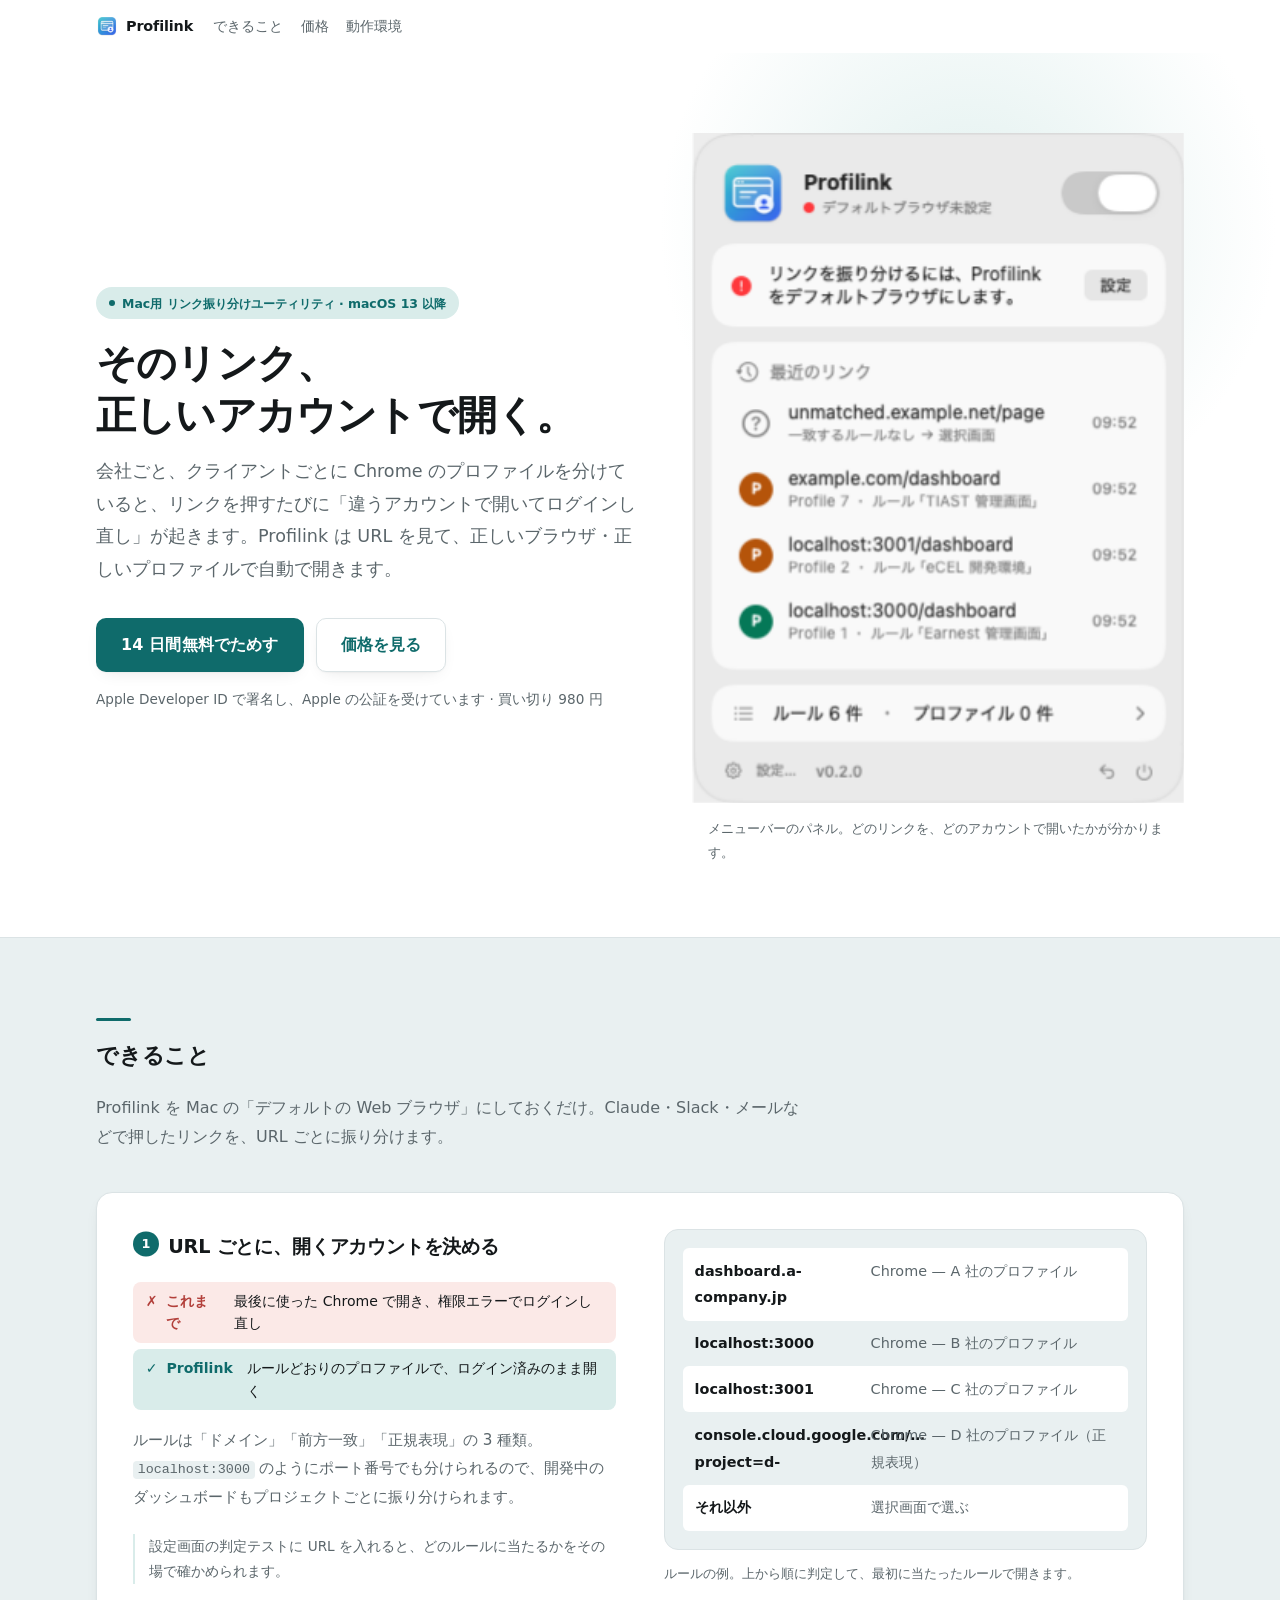
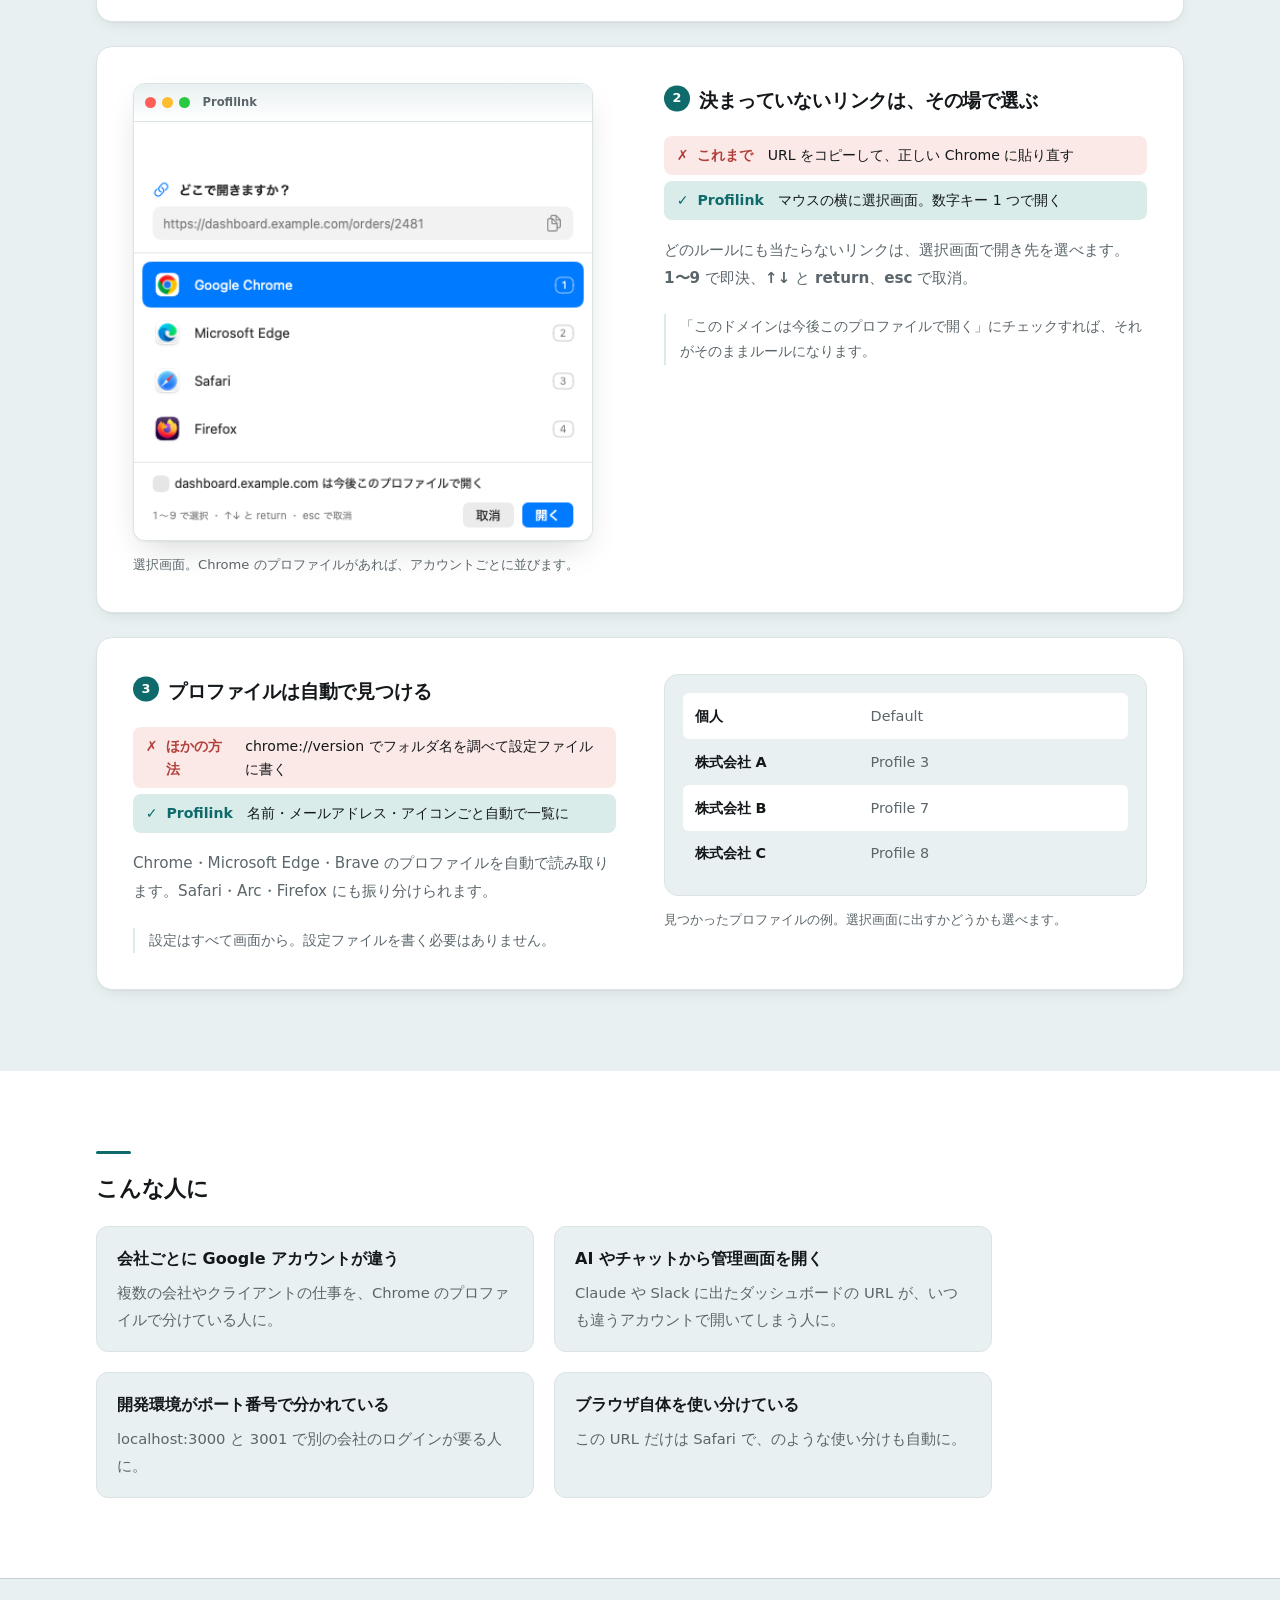
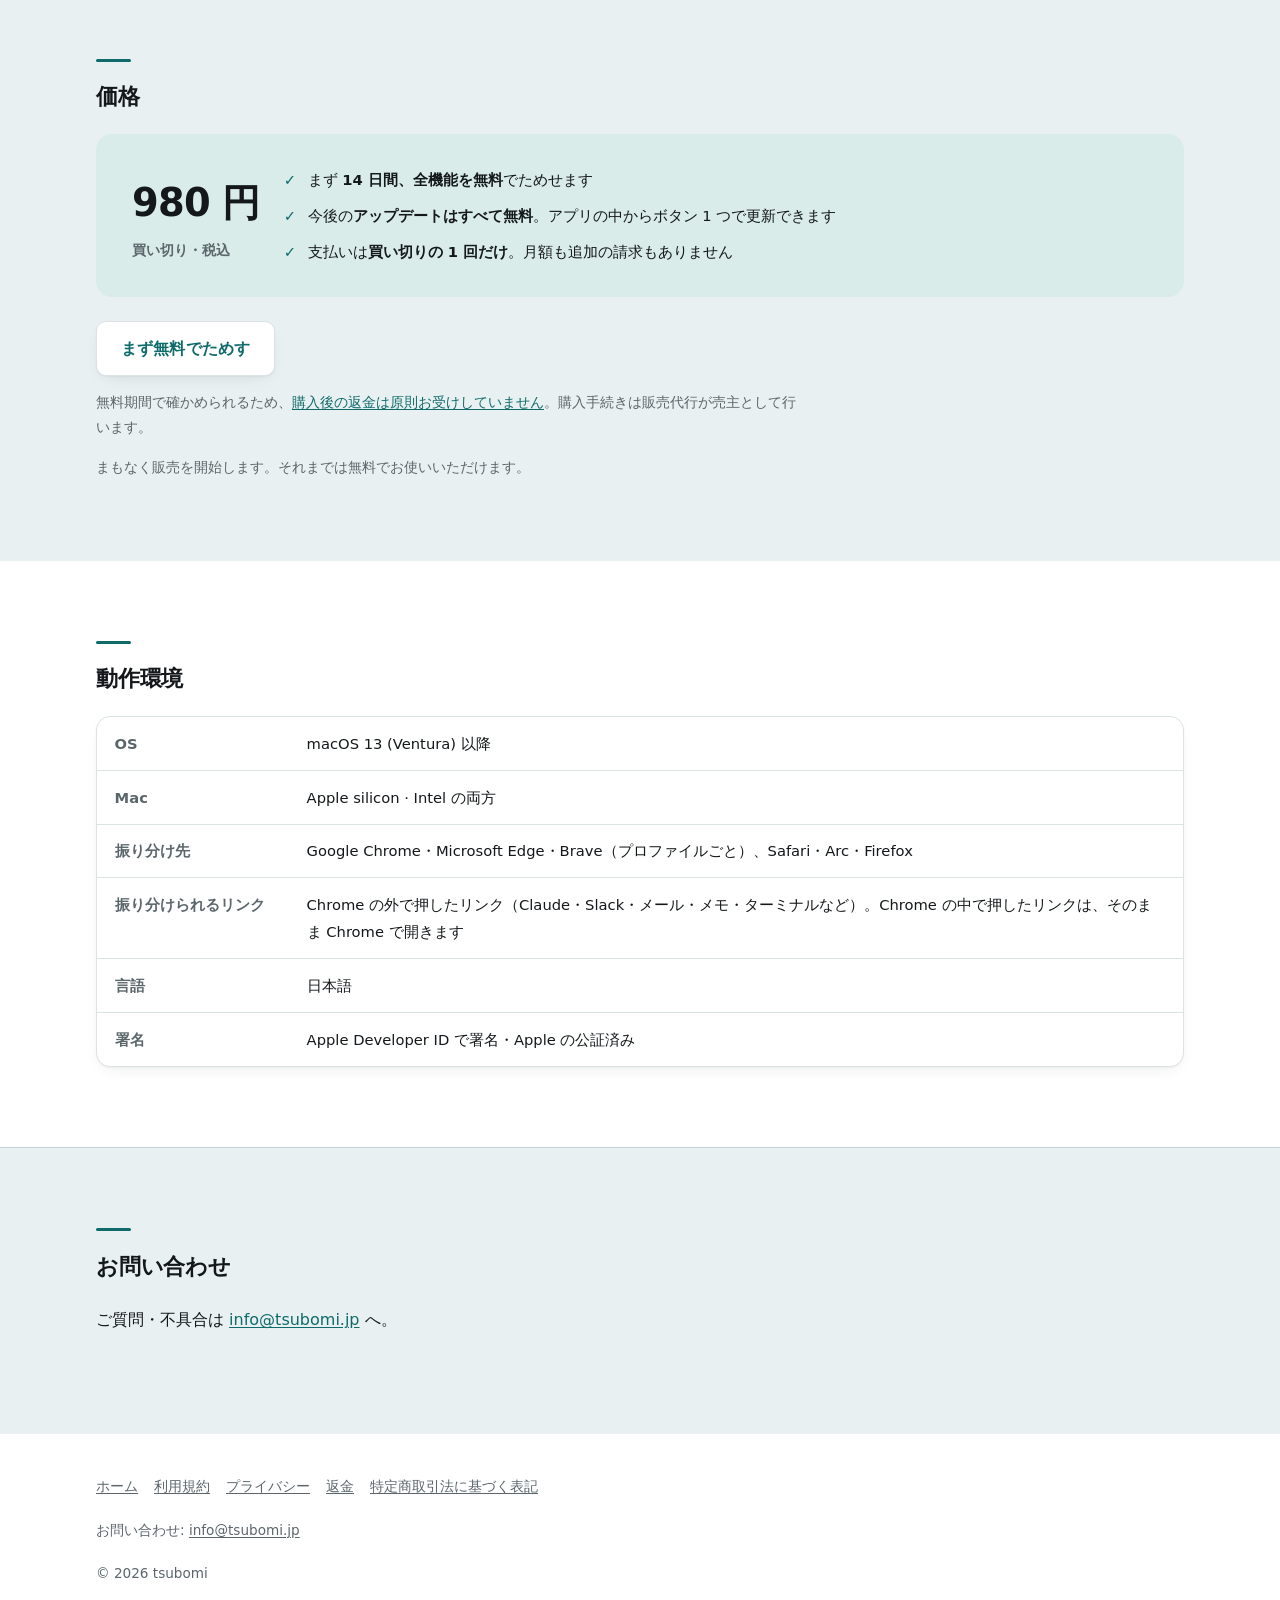
==== docs/index.html @ a6640492 "サイトを更新する" ====
<!DOCTYPE html>
<html lang="ja">
<head>
<meta charset="utf-8">
<meta name="viewport" content="width=device-width, initial-scale=1">
<title>Profilink &mdash; Mac用 リンク振り分けユーティリティ</title>
<meta name="description" content="リンクを押すと、URL に合わせて正しいブラウザ・正しいアカウント（Chrome プロファイル）で自動で開く Mac 用のリンク振り分けユーティリティ。会社やクライアントごとにアカウントを使い分ける人のために。">
<meta property="og:type" content="website">
<meta property="og:url" content="https://profilink.tsubomi.jp/">
<meta property="og:title" content="Profilink — Mac用 リンク振り分けユーティリティ">
<meta property="og:description" content="リンクを押すと、URL に合わせて正しいブラウザ・正しいアカウントで自動で開きます。">
<meta property="og:image" content="https://profilink.tsubomi.jp/appicon.png">
<meta property="og:locale" content="ja_JP">
<meta name="twitter:card" content="summary">
<link rel="stylesheet" href="style.css">
<link rel="icon" href="appicon.png">
</head>
<body>
<header class="top"><div class="wrap">
  <a class="brand" href="index.html"><img src="appicon.png" alt="" width="22" height="22">Profilink</a>
  <nav class="links"><a href="#features">できること</a><a href="#price">価格</a><a href="#specs">動作環境</a></nav>
</div></header>

<div class="hero"><div class="wrap">
  <div>
    <p class="eyebrow"><i></i>Mac用 リンク振り分けユーティリティ &middot; macOS 13 以降</p>
    <h1>そのリンク、<br>正しいアカウントで開く。</h1>
    <p class="tagline">会社ごと、クライアントごとに Chrome のプロファイルを分けていると、リンクを押すたびに「違うアカウントで開いてログインし直し」が起きます。Profilink は URL を見て、正しいブラウザ・正しいプロファイルで自動で開きます。</p>
    <div class="cta">
      <a class="button" href="https://github.com/tsubomi-works/profilink-releases/releases/latest">14 日間無料でためす</a>
      <a class="button ghost" href="#price">価格を見る</a>
    </div>
    <p class="note">Apple Developer ID で署名し、Apple の公証を受けています &middot; 買い切り 980 円</p>
  </div>
  <figure class="shot-figure">
    <img class="shot" src="panel.png" alt="Profilink のメニューバーのパネル。最近開いたリンクと、どのプロファイルで開いたかが並んでいる" width="320" height="436">
    <figcaption>メニューバーのパネル。どのリンクを、どのアカウントで開いたかが分かります。</figcaption>
  </figure>
</div></div>

<section id="features"><div class="wrap">
  <h2>できること</h2>
  <p class="lede">Profilink を Mac の「デフォルトの Web ブラウザ」にしておくだけ。Claude・Slack・メールなどで押したリンクを、URL ごとに振り分けます。</p>

  <div class="showcase reveal">
    <div class="showcase-text">
      <h3><span class="num">1</span>URL ごとに、開くアカウントを決める</h3>
      <div class="ba">
        <div class="before"><b>これまで</b>最後に使った Chrome で開き、権限エラーでログインし直し</div>
        <div class="after"><b>Profilink</b>ルールどおりのプロファイルで、ログイン済みのまま開く</div>
      </div>
      <p>ルールは「ドメイン」「前方一致」「正規表現」の 3 種類。<code>localhost:3000</code> のようにポート番号でも分けられるので、開発中のダッシュボードもプロジェクトごとに振り分けられます。</p>
      <p class="step">設定画面の判定テストに URL を入れると、どのルールに当たるかをその場で確かめられます。</p>
    </div>
    <figure class="fig">
      <div class="stage"><div class="gestures">
        <div><b>dashboard.a-company.jp</b><span>Chrome — A 社のプロファイル</span></div>
        <div><b>localhost:3000</b><span>Chrome — B 社のプロファイル</span></div>
        <div><b>localhost:3001</b><span>Chrome — C 社のプロファイル</span></div>
        <div><b>console.cloud.google.com/…project=d-</b><span>Chrome — D 社のプロファイル（正規表現）</span></div>
        <div><b>それ以外</b><span>選択画面で選ぶ</span></div>
      </div></div>
      <figcaption>ルールの例。上から順に判定して、最初に当たったルールで開きます。</figcaption>
    </figure>
  </div>

  <div class="showcase flip reveal">
    <div class="showcase-text">
      <h3><span class="num">2</span>決まっていないリンクは、その場で選ぶ</h3>
      <div class="ba">
        <div class="before"><b>これまで</b>URL をコピーして、正しい Chrome に貼り直す</div>
        <div class="after"><b>Profilink</b>マウスの横に選択画面。数字キー 1 つで開く</div>
      </div>
      <p>どのルールにも当たらないリンクは、選択画面で開き先を選べます。<b>1〜9</b> で即決、<b>↑↓</b> と <b>return</b>、<b>esc</b> で取消。</p>
      <p class="step">「このドメインは今後このプロファイルで開く」にチェックすれば、それがそのままルールになります。</p>
    </div>
    <figure class="fig">
      <div class="macwin">
        <div class="macwin-bar"><i></i><i></i><i></i><span>Profilink</span></div>
        <img class="shot" src="chooser.png" alt="選択画面。開く URL と、Google Chrome・Microsoft Edge・Safari・Firefox の選択肢が並んでいる" width="440" height="401">
      </div>
      <figcaption>選択画面。Chrome のプロファイルがあれば、アカウントごとに並びます。</figcaption>
    </figure>
  </div>

  <div class="showcase reveal">
    <div class="showcase-text">
      <h3><span class="num">3</span>プロファイルは自動で見つける</h3>
      <div class="ba">
        <div class="before"><b>ほかの方法</b>chrome://version でフォルダ名を調べて設定ファイルに書く</div>
        <div class="after"><b>Profilink</b>名前・メールアドレス・アイコンごと自動で一覧に</div>
      </div>
      <p>Chrome・Microsoft Edge・Brave のプロファイルを自動で読み取ります。Safari・Arc・Firefox にも振り分けられます。</p>
      <p class="step">設定はすべて画面から。設定ファイルを書く必要はありません。</p>
    </div>
    <figure class="fig">
      <div class="stage"><div class="gestures">
        <div><b>個人</b><span>Default</span></div>
        <div><b>株式会社 A</b><span>Profile 3</span></div>
        <div><b>株式会社 B</b><span>Profile 7</span></div>
        <div><b>株式会社 C</b><span>Profile 8</span></div>
      </div></div>
      <figcaption>見つかったプロファイルの例。選択画面に出すかどうかも選べます。</figcaption>
    </figure>
  </div>
</div></section>

<section><div class="wrap">
  <h2>こんな人に</h2>
  <div class="features">
    <div class="feature reveal">
      <h3>会社ごとに Google アカウントが違う</h3>
      <p>複数の会社やクライアントの仕事を、Chrome のプロファイルで分けている人に。</p>
    </div>
    <div class="feature reveal">
      <h3>AI やチャットから管理画面を開く</h3>
      <p>Claude や Slack に出たダッシュボードの URL が、いつも違うアカウントで開いてしまう人に。</p>
    </div>
    <div class="feature reveal">
      <h3>開発環境がポート番号で分かれている</h3>
      <p>localhost:3000 と 3001 で別の会社のログインが要る人に。</p>
    </div>
    <div class="feature reveal">
      <h3>ブラウザ自体を使い分けている</h3>
      <p>この URL だけは Safari で、のような使い分けも自動に。</p>
    </div>
  </div>
</div></section>

<section id="price"><div class="wrap">
  <h2>価格</h2>
  <div class="price reveal">
    <p class="amount">980 円 <small>買い切り・税込</small></p>
    <ul class="price-list">
      <li>まず <strong>14 日間、全機能を無料</strong>でためせます</li>
      <li>今後の<strong>アップデートはすべて無料</strong>。アプリの中からボタン 1 つで更新できます</li>
      <li>支払いは<strong>買い切りの 1 回だけ</strong>。月額も追加の請求もありません</li>
    </ul>
  </div>
  <div class="cta" style="margin-top:1.5rem">
    <button class="button" data-buy hidden>980 円で購入する</button>
    <a class="button ghost" href="https://github.com/tsubomi-works/profilink-releases/releases/latest">まず無料でためす</a>
  </div>
  <p class="note">無料期間で確かめられるため、<a href="refund.html">購入後の返金は原則お受けしていません</a>。購入手続きは販売代行が売主として行います。</p>
  <p class="note" data-not-yet>まもなく販売を開始します。それまでは無料でお使いいただけます。</p>
</div></section>

<section id="specs"><div class="wrap">
  <h2>動作環境</h2>
  <div class="scroller reveal"><table>
    <tr><th>OS</th><td>macOS 13 (Ventura) 以降</td></tr>
    <tr><th>Mac</th><td>Apple silicon &middot; Intel の両方</td></tr>
    <tr><th>振り分け先</th><td>Google Chrome・Microsoft Edge・Brave（プロファイルごと）、Safari・Arc・Firefox</td></tr>
    <tr><th>振り分けられるリンク</th><td>Chrome の外で押したリンク（Claude・Slack・メール・メモ・ターミナルなど）。Chrome の中で押したリンクは、そのまま Chrome で開きます</td></tr>
    <tr><th>言語</th><td>日本語</td></tr>
    <tr><th>署名</th><td>Apple Developer ID で署名・Apple の公証済み</td></tr>
  </table></div>
</div></section>

<section><div class="wrap">
  <h2>お問い合わせ</h2>
  <p>ご質問・不具合は <a href="mailto:info@tsubomi.jp">info@tsubomi.jp</a> へ。</p>
</div></section>

<footer><div class="wrap">
  <nav><a href="index.html">ホーム</a><a href="terms.html">利用規約</a><a href="privacy.html">プライバシー</a><a href="refund.html">返金</a><a href="tokushoho.html">特定商取引法に基づく表記</a></nav>
  <p>お問い合わせ: <a href="mailto:info@tsubomi.jp">info@tsubomi.jp</a></p>
  <p>&copy; 2026 tsubomi</p>
</div></footer>
<script src="https://cdn.paddle.com/paddle/v2/paddle.js"></script>
<script src="buy.js"></script>
<script src="motion.js" defer></script>
</body>
</html>
---- docs/style.css ----
/* One stylesheet for every page and every language. */
:root {
  --ground: #ffffff;
  /* The band behind every other section. Biased towards the accent and dark
     enough to see: at #f5f7f8 the alternating sections were indistinguishable
     from the white ones, so the page read as one unbroken sheet. */
  --panel: #e9f0f1;
  --ink: #14181a;
  --muted: #5b666b;
  --rule: #dbe3e5;
  /* For the lines that have to carry a boundary on their own — between
     sections, and around a card that sits on the same colour as its ground. */
  --rule-strong: #c3d0d3;
  --accent: #0f6b6b;
  --accent-ink: #ffffff;
  --accent-soft: #d9ecea;
  --warn: #b23f3a;
  /* The wrong half of every before-and-after. Warm against the accent, so
     the problem and the fix are two colours rather than two glyphs. */
  --warn-soft: #fbe9e7;
  --glass: rgba(255, 255, 255, .72);
  /* On a Mac this is SF for the Latin letters and Hiragino for the
     Japanese, which is what every other app on the machine looks like. */
  --sans: -apple-system, BlinkMacSystemFont, "SF Pro Text", "Hiragino Sans",
          "Hiragino Kaku Gothic ProN", "Yu Gothic", "Noto Sans JP",
          "PingFang SC", "Microsoft YaHei", system-ui, sans-serif;
  --mono: ui-monospace, "SF Mono", Menlo, monospace;
  /* Two shadows on everything that lifts: a tight one for the edge, a wide
     soft one for the distance. One alone always looks like a sticker. */
  --shadow: 0 1px 2px rgba(16, 24, 26, .05), 0 14px 34px -10px rgba(16, 24, 26, .18);
  --shadow-soft: 0 1px 2px rgba(16, 24, 26, .04), 0 6px 18px -8px rgba(16, 24, 26, .12);
  /* Two widths: the page, and the longest a line of text is allowed to be.
     A wide screen should show more of the layout, not longer lines. */
  --page: 72rem;
  --measure: 44rem;
  --header: 3.6rem;
  /* Light only: the drawings, the screenshots and the palette were all
     built for one scheme, and half-lit versions of them looked worse than
     none. Declared so the browser's own controls follow. */
  color-scheme: light;
}

* { box-sizing: border-box; }
/* `display: inline-block` on .button otherwise wins over the browser's own
   [hidden] rule, and a button meant to be hidden shows anyway. */
[hidden] { display: none !important; }
html { scroll-behavior: smooth; }
body {
  margin: 0;
  background: var(--ground);
  color: var(--ink);
  font-family: var(--sans);
  font-size: 16px;
  line-height: 1.85;
  -webkit-font-smoothing: antialiased;
}
::selection { background: var(--accent-soft); color: var(--ink); }
:focus-visible {
  outline: 2px solid var(--accent);
  outline-offset: 3px;
  border-radius: 4px;
}
.wrap { max-width: var(--page); margin: 0 auto; padding: 0 2rem; }
@media (max-width: 40rem) { .wrap { padding: 0 1.25rem; } }

/* Paragraphs and lists stay readable however wide the window is; the
   figures, cards and tables are free to use the whole page. */
section > .wrap > p,
section > .wrap > ul,
section > .wrap > ol { max-width: var(--measure); }
/* The legal pages are one column of text; centred, they sit under the
   header rather than off to one side of a wide window. */
article { max-width: var(--measure); margin: 0 auto; }

/* Header — sticky and translucent, the way a toolbar behaves on this
   machine. The hairline and shadow only appear once the page has moved,
   so at rest the bar is not a line across an empty screen. */
.top {
  position: sticky; top: 0; z-index: 10;
  padding: .8rem 0;
  font-size: .9rem;
  background: var(--glass);
  -webkit-backdrop-filter: saturate(180%) blur(20px);
  backdrop-filter: saturate(180%) blur(20px);
  border-bottom: 1px solid transparent;
  transition: border-color .2s ease, box-shadow .2s ease;
}
.top.scrolled { border-bottom-color: var(--rule); box-shadow: 0 1px 12px rgba(16, 24, 26, .06); }
@supports not (backdrop-filter: blur(1px)) { .top { background: var(--ground); } }
.top .wrap { display: flex; align-items: center; gap: 1.25rem; flex-wrap: wrap; }
.brand {
  display: flex; align-items: center; gap: .5rem;
  font-weight: 700; text-decoration: none; color: var(--ink); letter-spacing: -.01em;
}
.brand img { width: 22px; height: 22px; border-radius: 5px; display: block; }
.links { display: flex; gap: 1.1rem; }
.links a {
  color: var(--muted); text-decoration: none;
  transition: color .15s ease;
}
.links a:hover { color: var(--ink); }
@media (max-width: 46rem) { .links { display: none; } }
.langs { margin-left: auto; display: flex; gap: .75rem; }
.langs a { color: var(--muted); text-decoration: none; transition: color .15s ease; }
.langs a:hover { color: var(--ink); }
.langs a[aria-current="true"] { color: var(--ink); font-weight: 700; }

/* Anchors land below the sticky bar rather than under it. */
section[id] { scroll-margin-top: calc(var(--header) + 1rem); }

/* Hero — two columns once there is room for them, so a desktop window is
   not one narrow ribbon of text down the middle. The wash behind it is one
   soft circle of the accent, the only decoration on the page. */
.hero {
  position: relative; overflow: hidden;
  padding: 4rem 0 3.5rem; border-bottom: 1px solid var(--rule);
}
.hero::before {
  content: ""; position: absolute; z-index: -1;
  top: -30%; right: -10%; width: 55rem; height: 55rem;
  background: radial-gradient(closest-side, var(--accent-soft), transparent 70%);
  opacity: .8; pointer-events: none;
}
.hero .wrap { display: grid; gap: 2.5rem; align-items: center; }
@media (min-width: 60rem) {
  .hero { padding: 5rem 0 4.5rem; }
  .hero .wrap { grid-template-columns: minmax(0, 1.1fr) minmax(0, 1fr); gap: 3.5rem; }
}
.eyebrow {
  display: inline-flex; align-items: center; gap: .45rem;
  margin: 0 0 1.1rem; padding: .3rem .8rem;
  background: var(--accent-soft); color: var(--accent);
  border-radius: 999px; font-size: .78rem; font-weight: 600;
}
.eyebrow i {
  width: 6px; height: 6px; border-radius: 50%; background: currentColor;
  animation: blink 2.4s ease-in-out infinite;
}
h1 {
  font-size: 2.25rem; line-height: 1.3; margin: 0 0 .9rem;
  font-weight: 700; letter-spacing: -.02em;
  text-wrap: balance;
  /* Japanese and Chinese break between any two characters. Left alone, a
     heading splits a word in half at exactly the wrong width. */
  line-break: strict; overflow-wrap: normal;
}
@media (min-width: 60rem) { h1 { font-size: 2.5rem; } }
.tagline { font-size: 1.1rem; color: var(--muted); margin: 0 0 2rem; max-width: 34rem; }
.cta { display: flex; gap: .75rem; flex-wrap: wrap; align-items: center; }
.button {
  display: inline-block; padding: .72rem 1.5rem; border-radius: 10px;
  background: var(--accent); color: var(--accent-ink);
  text-decoration: none; font-weight: 600; letter-spacing: .01em;
  border: 1px solid transparent; box-shadow: var(--shadow-soft);
  transition: transform .12s ease, box-shadow .12s ease, border-color .12s ease;
}
.button:hover { transform: translateY(-1px); box-shadow: var(--shadow); }
.button:active { transform: translateY(0); box-shadow: none; }
.button.ghost {
  background: var(--ground); color: var(--accent);
  border-color: var(--rule); box-shadow: var(--shadow-soft);
}
.button.ghost:hover { border-color: var(--accent); }
.note { color: var(--muted); font-size: .85rem; margin: .9rem 0 0; max-width: var(--measure); }

/* The screenshots are framed as windows — three lights and a title bar — so
   a picture of one pane reads as the app rather than as a cropped rectangle.
   Held to 460px: the captures are 590px wide and no more, and shown any
   larger a Retina screen stretches them and they go soft. */
.macwin {
  max-width: 460px; border-radius: 12px; overflow: hidden;
  background: var(--ground); border: 1px solid var(--rule);
  box-shadow: var(--shadow);
  transition: transform .3s ease, box-shadow .3s ease;
}
.macwin:hover { transform: translateY(-2px); }
.macwin-bar {
  display: flex; align-items: center; gap: 6px;
  padding: .5rem .7rem; border-bottom: 1px solid var(--rule);
  background: linear-gradient(180deg, var(--panel), var(--ground));
}
.macwin-bar i { width: 11px; height: 11px; border-radius: 50%; }
.macwin-bar i:nth-child(1) { background: #ff5f57; }
.macwin-bar i:nth-child(2) { background: #febc2e; }
.macwin-bar i:nth-child(3) { background: #28c840; }
.macwin-bar span { margin-left: .4rem; font-size: .72rem; font-weight: 600; color: var(--muted); }
img.shot { display: block; width: 100%; height: auto; margin: 0; }
.shot-figure { margin: 0; display: grid; justify-items: center; }
.shot-figure figcaption { max-width: 460px; margin-top: .9rem; font-size: .8rem; color: var(--muted); }
@media (max-width: 60rem) { .shot-figure { margin-top: 1rem; } }

/* Sections. Every other one sits on a band of colour, so where one topic
   ends and the next begins is visible from across the room rather than
   only on the hairline between them. */
section { padding: 3.5rem 0; border-bottom: 1px solid var(--rule-strong); }
@media (min-width: 60rem) { section { padding: 5rem 0; } }
/* Odd rather than even: the first section is the long one, and its four
   features need a band behind them for the cards to sit on. */
body > section:nth-of-type(odd) { background: var(--panel); border-bottom-color: transparent; }
/* A short accent rule over each heading — the mark that says a new section
   starts here. */
h2 {
  position: relative; padding-top: 1.1rem;
  font-size: 1.4rem; margin: 0 0 1rem; letter-spacing: -.01em; text-wrap: balance;
}
h2::before {
  content: ""; position: absolute; top: 0; left: 0;
  width: 2.2rem; height: 3px; border-radius: 2px; background: var(--accent);
}
/* The one line under a section heading. Short by design: everything else
   belongs to the feature it describes. */
.lede { margin: 0 0 2.5rem; color: var(--muted); font-size: 1rem; }
h3 { font-size: 1rem; margin: 2rem 0 .3rem; }
p { margin: 1.15rem 0; }
ul, ol { padding-left: 1.3rem; margin: .8rem 0; }
li { margin: .35rem 0; }
a { color: var(--accent); text-underline-offset: 2px; }
code { font-family: var(--mono); font-size: .88em; background: var(--panel); padding: .1em .35em; border-radius: 4px; }

.features { display: grid; gap: 1.25rem; grid-template-columns: repeat(auto-fit, minmax(15rem, 1fr)); }
/* Two by two rather than three and a gap. */
@media (min-width: 56rem) { .features { grid-template-columns: 1fr 1fr; max-width: 56rem; } }
/* Tinted, because this section sits on the white band: a white card on a
   white ground is a rectangle of hairline and nothing else. */
.feature {
  background: var(--panel); border: 1px solid var(--rule); border-radius: 12px;
  padding: 1.1rem 1.25rem;
  transition: transform .2s ease, box-shadow .2s ease, border-color .2s ease;
}
.feature:hover { transform: translateY(-2px); box-shadow: var(--shadow); border-color: var(--accent); }
.feature h3 { margin: 0 0 .3rem; }
.feature p { margin: 0; font-size: .92rem; color: var(--muted); }

/* A feature and the picture of it, side by side; every other one flipped so
   the page alternates instead of marching down one edge. */
/* Each one is a card. A rule and a stretch of white between them was not
   enough — four features read as one continuous column of text, with no
   sign of where one ended and the next began. An edge all the way round
   says it plainly. */
.showcase {
  display: grid; gap: 1.75rem; align-items: start;
  background: var(--ground); border: 1px solid var(--rule);
  border-radius: 16px; padding: 1.6rem; box-shadow: var(--shadow-soft);
}
@media (min-width: 56rem) { .showcase { padding: 2.25rem; } }
.showcase + .showcase { margin-top: 1.5rem; }
.showcase-text { max-width: var(--measure); }
.showcase-text h3 {
  display: flex; align-items: baseline; gap: .6rem;
  font-size: 1.2rem; margin: 0 0 .4rem; letter-spacing: -.01em;
}
.showcase-text .num {
  flex: none; width: 1.6rem; height: 1.6rem; border-radius: 50%;
  background: var(--accent); color: var(--accent-ink);
  font-size: .8rem; font-weight: 700; line-height: 1.6rem; text-align: center;
  align-self: flex-start; transform: translateY(.15rem);
}
.showcase-text p { margin: 1rem 0 0; color: var(--muted); font-size: .95rem; }
.showcase-text .step {
  margin-top: 1.4rem; padding-left: .9rem; border-left: 2px solid var(--accent-soft);
  font-size: .85rem; color: var(--muted);
}
.showcase-text .step b { color: var(--ink); }
@media (min-width: 56rem) {
  .showcase { grid-template-columns: minmax(0, 1fr) minmax(0, 1fr); gap: 3rem; }
  .showcase.flip .showcase-text { order: 2; }
}

/* Figures. These are drawings, not screenshots: they explain what happens,
   and they are built from the page's own colours so they follow the theme. */
.fig { margin: 0; }
.fig figcaption { margin-top: .8rem; font-size: .82rem; color: var(--muted); line-height: 1.7; }
.stage {
  background: var(--panel); border: 1px solid var(--rule); border-radius: 14px;
  padding: 1.15rem;
}

/* Touch offset: the same panel with the correction off and on. */
.compare { display: grid; grid-template-columns: 1fr 1fr; gap: 1rem; }
.case { text-align: center; }
.case .stand { display: block; width: 22%; height: 9px; margin: 0 auto; background: #cfd8da; }
.case .stand::after {
  content: ""; display: block; width: 300%; height: 6px; margin: 0 -100%;
  border-radius: 3px; background: #cfd8da;
}
.case b { display: block; margin-top: .8rem; font-size: .82rem; }
.case.bad b { color: var(--warn); }
.case.good b { color: var(--accent); }
/* Drawn as the monitor it is: a dark bezel, and a neck and foot below. */
.panel {
  position: relative; aspect-ratio: 3 / 4; border-radius: 10px;
  border: 7px solid #2f3a3e; background: var(--ground);
  background-image: linear-gradient(var(--rule) 1px, transparent 1px),
                    linear-gradient(90deg, var(--rule) 1px, transparent 1px);
  background-size: 25% 25%;
}
.touch {
  position: absolute; left: 30%; top: 30%;
  width: 1.5rem; height: 1.5rem; margin: -.75rem 0 0 -.75rem;
  border-radius: 50%; border: 2px solid var(--accent); background: var(--accent-soft);
}
.touch::after {
  content: ""; position: absolute; inset: -.45rem;
  border-radius: 50%; border: 1px dashed var(--accent); opacity: .45;
}
/* The finger is still on the glass, so the touch keeps ringing. */
.touch::before {
  content: ""; position: absolute; inset: -2px;
  border-radius: 50%; border: 2px solid var(--accent);
  animation: ripple 2.4s cubic-bezier(.2, .6, .3, 1) infinite;
}
/* The macOS arrow, drawn rather than fetched. */
.pointer {
  position: absolute; width: 14px; height: 21px; background: var(--ink);
  clip-path: polygon(0% 0%, 0% 89%, 33% 67%, 58% 100%, 75% 94%, 50% 61%, 92% 61%);
}
.case.bad .pointer { left: 30%; top: 68%; }
.case.good .pointer { left: calc(30% + 1px); top: calc(30% + 1px); }
.offset {
  position: absolute; left: 30%; top: 34%; height: 34%;
  border-left: 2px dashed var(--warn);
}
.offset span {
  position: absolute; left: .5rem; top: 50%; transform: translateY(-50%);
  font-size: .7rem; color: var(--warn); white-space: nowrap;
}

/* What a touch does. Two columns so the gesture and its result read as a
   pair rather than a sentence. */
.gestures div {
  display: flex; gap: 1rem; align-items: baseline;
  padding: .6rem .7rem; border-radius: 6px; font-size: .9rem;
}
/* Banded rather than ruled. Six hairlines in a row read as a form to fill
   in; the bands read as a list of pairs, which is what this is. */
.gestures div:nth-child(odd) { background: var(--ground); }
.gestures b { flex: none; width: 10rem; }
.gestures span { color: var(--muted); }
/* On a phone the two columns do not fit, so the result moves to its own
   line. Both halves have to be blocks and the result needs its arrow:
   left inline they ran together and read as one word — 「タップクリック」. */
@media (max-width: 32rem) {
  .gestures div { display: block; }
  .gestures b { display: block; width: auto; }
  .gestures span { display: block; }
  .gestures span::before { content: "→ "; color: var(--accent); font-weight: 700; }
}

/* The menu bar popup. Same rows the app puts there. */
.mock { padding: 1rem; }
.mock-bar {
  display: flex; align-items: center; gap: .5rem;
  padding: .2rem .6rem; border-radius: 7px;
  background: var(--ground); border: 1px solid var(--rule);
  font-size: .7rem; color: var(--muted);
}
.mock-bar .spacer { margin-left: auto; }
.mock-bar .glyph { width: 15px; height: 15px; display: block; }
.pop {
  width: min(17rem, 100%); margin: .5rem 0 0 auto; padding: .6rem;
  background: var(--ground); border: 1px solid var(--rule); border-radius: 14px;
  box-shadow: var(--shadow);
  font-size: .72rem; line-height: 1.5;
  transform-origin: top right;
}
.pop-head { display: flex; align-items: center; gap: .55rem; }
.pop-icon { width: 32px; height: 32px; flex: none; display: block; }
.pop-head b { display: block; font-size: .8rem; }
.pop-head small { color: var(--muted); font-size: .68rem; }
.pop-head .live { color: #2e9e5b; }
.sw {
  margin-left: auto; flex: none; position: relative;
  width: 30px; height: 18px; border-radius: 9px; background: var(--accent);
}
.sw::after {
  content: ""; position: absolute; top: 2px; right: 2px;
  width: 14px; height: 14px; border-radius: 50%; background: #fff;
}
.pop-card {
  margin-top: .5rem; padding: .5rem .6rem;
  background: var(--panel); border: 1px solid var(--rule); border-radius: 10px;
}
.pop-row { display: flex; align-items: center; gap: .5rem; margin: .2rem 0; }
.pop-row .dim { color: var(--muted); }
.pop-row .push { margin-left: auto; }
.bar { flex: 1; height: 4px; border-radius: 2px; background: var(--rule); position: relative; }
.bar i { position: absolute; left: 0; top: 0; bottom: 0; border-radius: 2px; background: var(--accent); }
.seg { display: flex; margin-top: .45rem; border: 1px solid var(--rule); border-radius: 6px; overflow: hidden; }
.seg span { flex: 1; text-align: center; padding: .1rem 0; font-size: .68rem; color: var(--muted); }
.seg span.on { background: var(--accent); color: var(--accent-ink); font-weight: 700; }
.pop-btn {
  margin-top: .5rem; padding: .35rem; border-radius: 8px; text-align: center;
  background: var(--accent); color: var(--accent-ink); font-weight: 700;
}
.pop-link { margin-top: .35rem; text-align: center; color: var(--accent); }
.pop-label { color: var(--muted); font-size: .68rem; }

/* Window layout. The first drawing of this was two abstract rectangles and
   nobody could tell what they were looking at. It is a proper illustration
   now — an external monitor on its stand and a laptop on its base, drawn in
   docs/desk-*.svg — with the labels kept out here so every language can
   write its own. */
.desks { display: grid; gap: .9rem; }
.desk-label { margin: 0 0 .55rem; font-size: .78rem; color: var(--muted); }
.desk-label b { color: var(--ink); font-weight: 700; margin-right: .45rem; }
.desk.after .desk-label b { color: var(--accent); }
.desk img { display: block; width: 100%; height: auto; }
.desk-legend {
  display: grid; grid-template-columns: 45% 55%;
  margin: .35rem 0 0; font-size: .72rem; color: var(--muted); text-align: center;
}
.desk-arrow { margin: 0; text-align: center; font-size: .75rem; color: var(--muted); }
.desk-arrow em { font-style: normal; color: var(--accent); font-weight: 700; }

/* Price — the number, then what it buys, in a card that looks like the
   thing you are about to press. */
.price {
  background: var(--accent-soft); border-radius: 16px; padding: 1.5rem;
  display: grid; gap: 1.5rem; align-items: center;
}
@media (min-width: 48rem) { .price { grid-template-columns: auto minmax(0, 1fr); padding: 2rem 2.25rem; } }
.price p { margin: .4rem 0; }
.price .amount { font-size: 2.4rem; font-weight: 700; margin: 0; white-space: nowrap; letter-spacing: -.02em; }
.price .amount small { display: block; font-size: .85rem; font-weight: 600; color: var(--muted); letter-spacing: 0; }
.price-list { list-style: none; margin: 0; padding: 0; display: grid; gap: .55rem; }
/* The tick hangs in the margin rather than being a flex item. As a flex
   row every run of text in the line became an item of its own, so the
   sentence was chopped into columns and, on a phone, wrapped mid-phrase. */
.price-list li {
  position: relative; margin: 0; padding-left: 1.5rem; font-size: .92rem;
}
.price-list li::before {
  content: "✓"; position: absolute; left: 0; top: 0;
  color: var(--accent); font-weight: 700;
}

/* Specs, in a card rather than a bare table. */
.scroller {
  overflow-x: auto;
  background: var(--ground); border: 1px solid var(--rule); border-radius: 14px;
  box-shadow: var(--shadow-soft);
}
table { border-collapse: collapse; width: 100%; font-size: .92rem; }
th, td { text-align: left; padding: .8rem 1.1rem; border-bottom: 1px solid var(--rule); vertical-align: top; }
tr:last-child th, tr:last-child td { border-bottom: 0; }
th { color: var(--muted); font-weight: 700; width: 12rem; white-space: nowrap; }
/* On a phone there is no room for two columns: a 12rem label column left
   the wide rows breaking one character at a time (「販売業/者」). The label
   goes above its value instead, and the row keeps the rule under it. */
@media (max-width: 34rem) {
  table, tbody, tr, th, td { display: block; width: auto; }
  tr { border-bottom: 1px solid var(--rule); }
  tr:last-child { border-bottom: 0; }
  th, td { border-bottom: 0; white-space: normal; }
  th { padding: .8rem 1.1rem 0; }
  td { padding: .1rem 1.1rem .8rem; }
}
article .scroller { border: 0; box-shadow: none; background: none; }

footer { padding: 2.5rem 0 4rem; color: var(--muted); font-size: .85rem; }
footer nav { display: flex; gap: 1rem; flex-wrap: wrap; margin-bottom: 1rem; }
footer a { color: var(--muted); transition: color .15s ease; }
footer a:hover { color: var(--ink); }

article h2:first-of-type { margin-top: 0; }
article section { border: 0; padding: 1.5rem 0 0; }

/* ---- Motion -------------------------------------------------------------
   Everything here is decoration: the page is complete and readable with all
   of it switched off, which is what happens when the visitor asks for less
   movement, and when the script does not run (the .js class is set by it). */
@keyframes rise { from { opacity: 0; transform: translateY(14px); } to { opacity: 1; transform: none; } }
@keyframes ripple { 0% { transform: scale(1); opacity: .5; } 70%, 100% { transform: scale(2.1); opacity: 0; } }
@keyframes blink { 0%, 100% { opacity: 1; } 50% { opacity: .35; } }
@keyframes popin { from { opacity: 0; transform: scale(.94) translateY(-6px); } to { opacity: 1; transform: none; } }
@keyframes knob { from { transform: translateX(-12px); } to { transform: none; } }
@keyframes settle { from { opacity: 0; transform: translateY(10px) scale(.96); } to { opacity: 1; transform: none; } }

/* The hero is on screen at load, so it plays straight away, one line after
   the next rather than all at once. */
.js .hero .wrap > * > *,
.js .hero .wrap > figure { animation: rise .7s cubic-bezier(.2, .7, .3, 1) both; }
.js .hero .eyebrow { animation-delay: .02s; }
.js .hero h1 { animation-delay: .08s; }
.js .hero .tagline { animation-delay: .16s; }
.js .hero .cta { animation-delay: .24s; }
.js .hero .note { animation-delay: .32s; }
.js .hero .shot-figure { animation-delay: .3s; }

/* Everything below waits until it is nearly in view. */
.js .reveal { opacity: 0; transform: translateY(16px); transition: opacity .7s cubic-bezier(.2, .7, .3, 1), transform .7s cubic-bezier(.2, .7, .3, 1); }
.js .reveal.in { opacity: 1; transform: none; }
.js .reveal:nth-child(2) { transition-delay: .06s; }
.js .reveal:nth-child(3) { transition-delay: .12s; }
.js .reveal:nth-child(4) { transition-delay: .18s; }

/* The popup arrives the way a popover does, and its switch lands a moment
   after the panel it sits in. */
.js .reveal.in .pop { animation: popin .5s cubic-bezier(.2, .8, .25, 1) both; }
.js .reveal.in .sw::after { animation: knob .45s .35s cubic-bezier(.2, .8, .25, 1) both; }
/* The restored desk arrives a moment after the one above it, so the two
   read as before and after rather than as one picture. */
.js .reveal.in .desk.after { animation: settle .6s .25s cubic-bezier(.2, .8, .25, 1) both; }

@media (prefers-reduced-motion: reduce) {
  html { scroll-behavior: auto; }
  *, *::before, *::after {
    animation-duration: .001ms !important;
    animation-iteration-count: 1 !important;
    transition-duration: .001ms !important;
    /* The delays have to go too. Zeroing only the duration leaves the
       staggered pieces holding their opening frame — which `both` fills
       backwards, so they sit invisible — and then popping into place when
       the delay runs out. That pop is the movement the visitor asked not
       to see. */
    animation-delay: .001ms !important;
    transition-delay: .001ms !important;
  }
  .js .reveal { opacity: 1; transform: none; }
}

/* Before and after, in two lines, so a visitor who reads nothing else still
   knows what each feature changes. */
/* Two filled rows rather than two lines of text with a mark in front. The
   colour is the message: the warm one is what the machine does on its own,
   the accent one is what changes. A reader who scans and never stops still
   gets the whole page from these. */
.ba { display: grid; gap: .4rem; margin: 1.1rem 0 0; }
.ba div {
  display: flex; gap: .55rem; align-items: baseline;
  padding: .5rem .8rem; border-radius: 8px;
  font-size: .88rem; line-height: 1.6;
}
.ba div::before { flex: none; font-weight: 700; }
.ba .before { background: var(--warn-soft); color: var(--ink); }
.ba .before::before { content: "✗"; color: var(--warn); }
.ba .after { background: var(--accent-soft); color: var(--ink); }
.ba .after::before { content: "✓"; color: var(--accent); }
.ba b { font-weight: 700; margin-right: .35rem; }
.ba .before b { color: var(--warn); }
.ba .after b { color: var(--accent); }
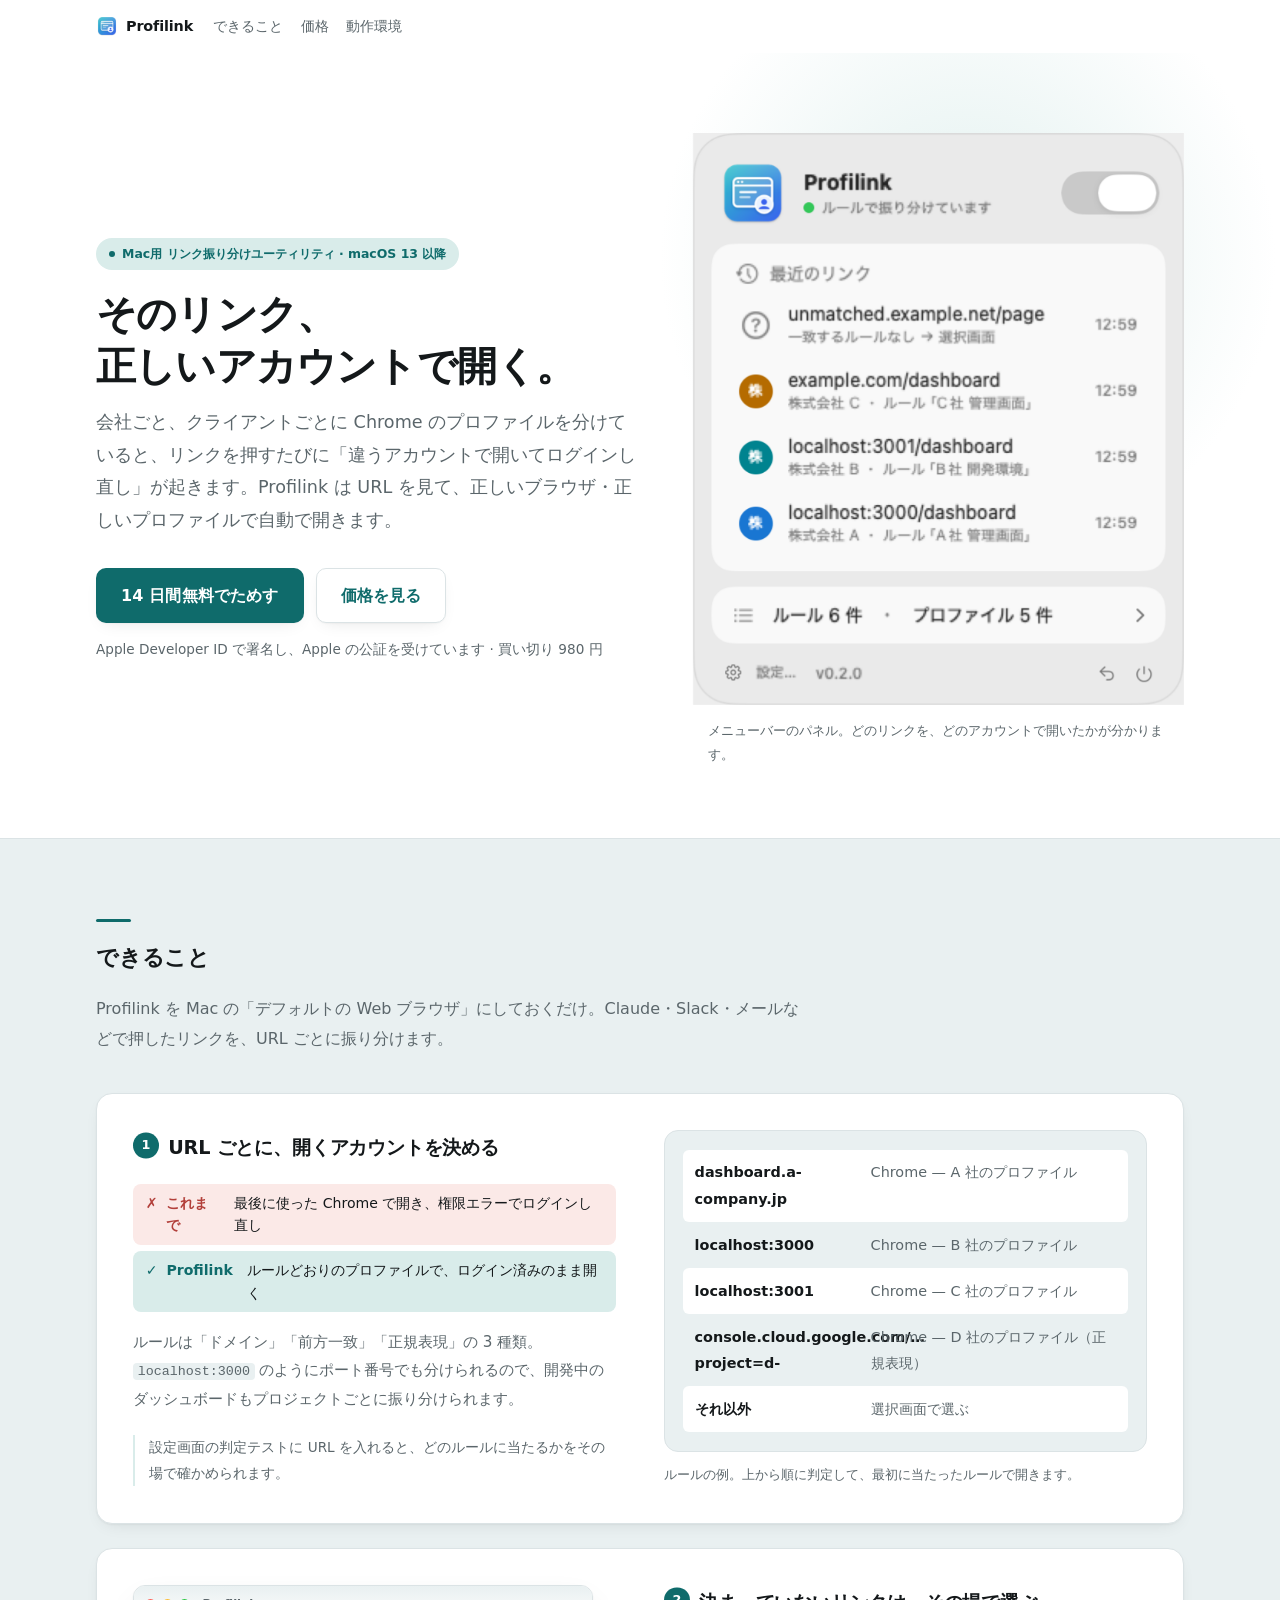
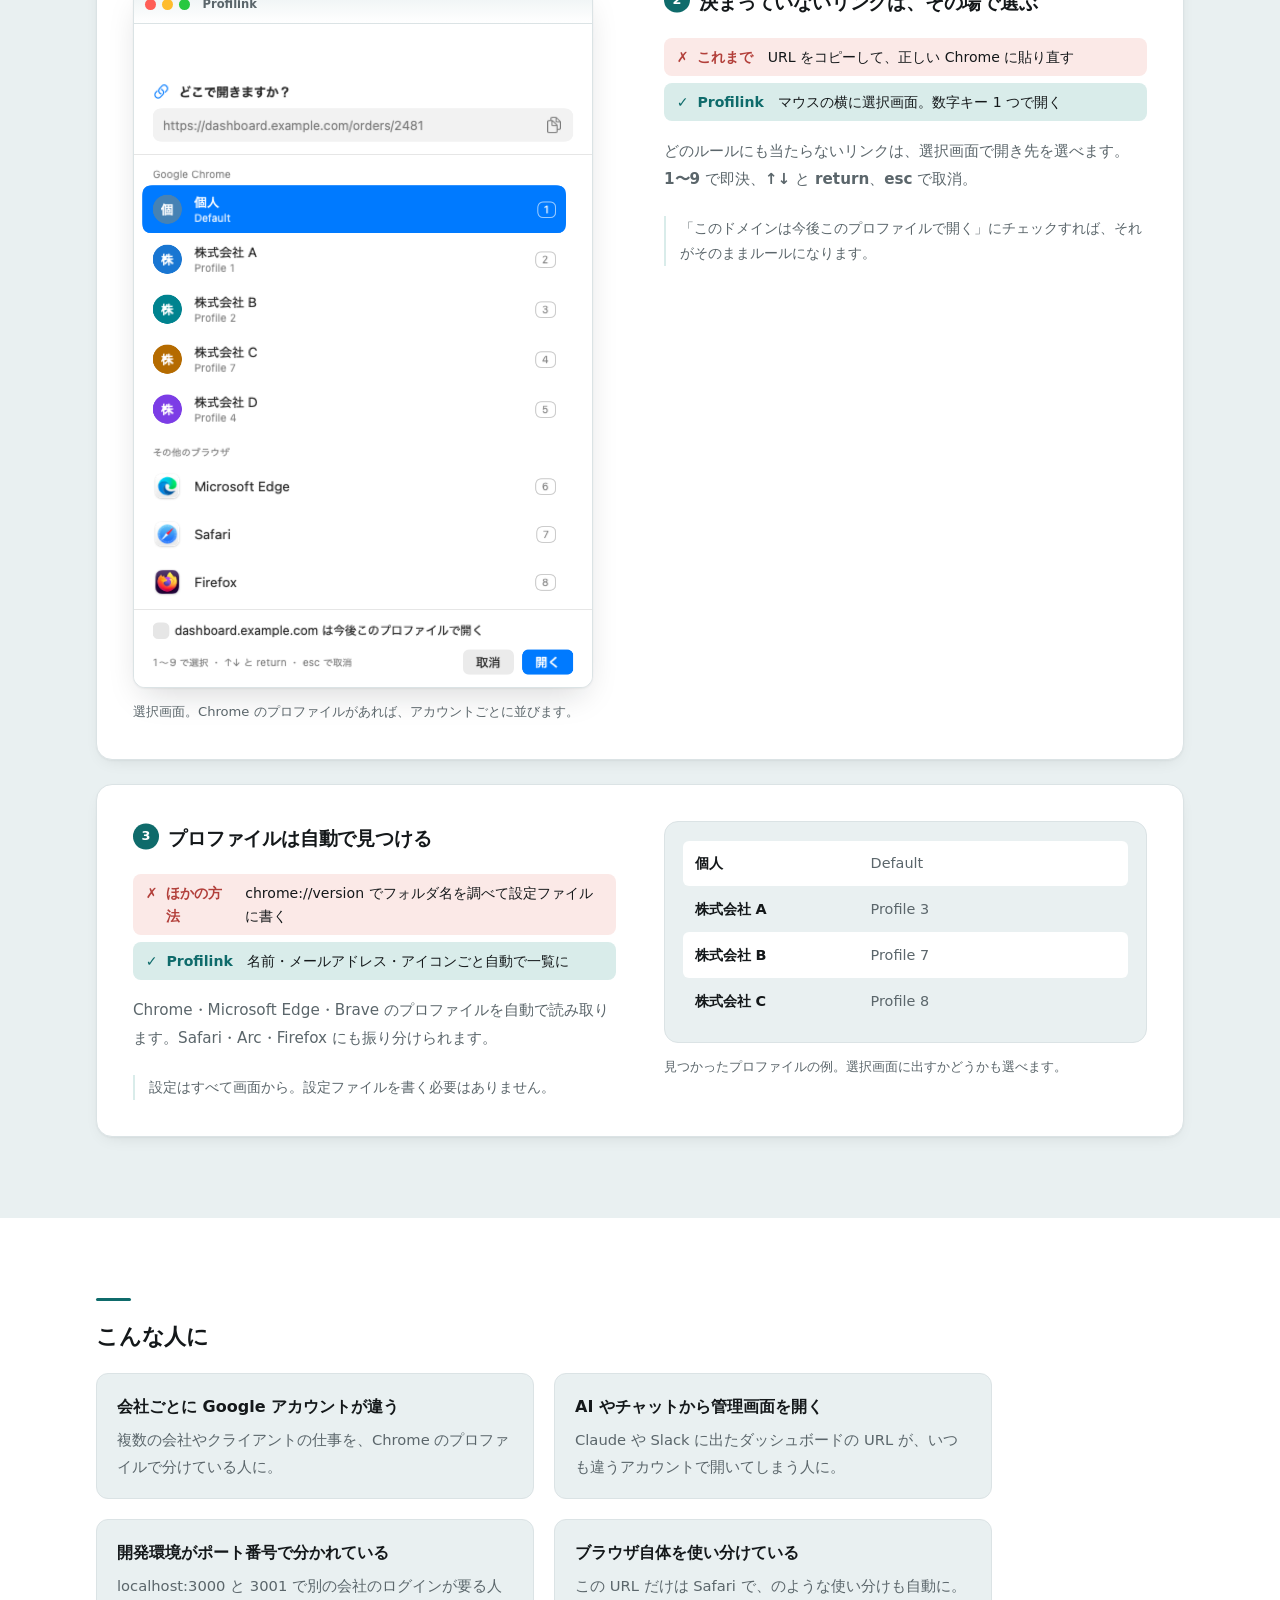
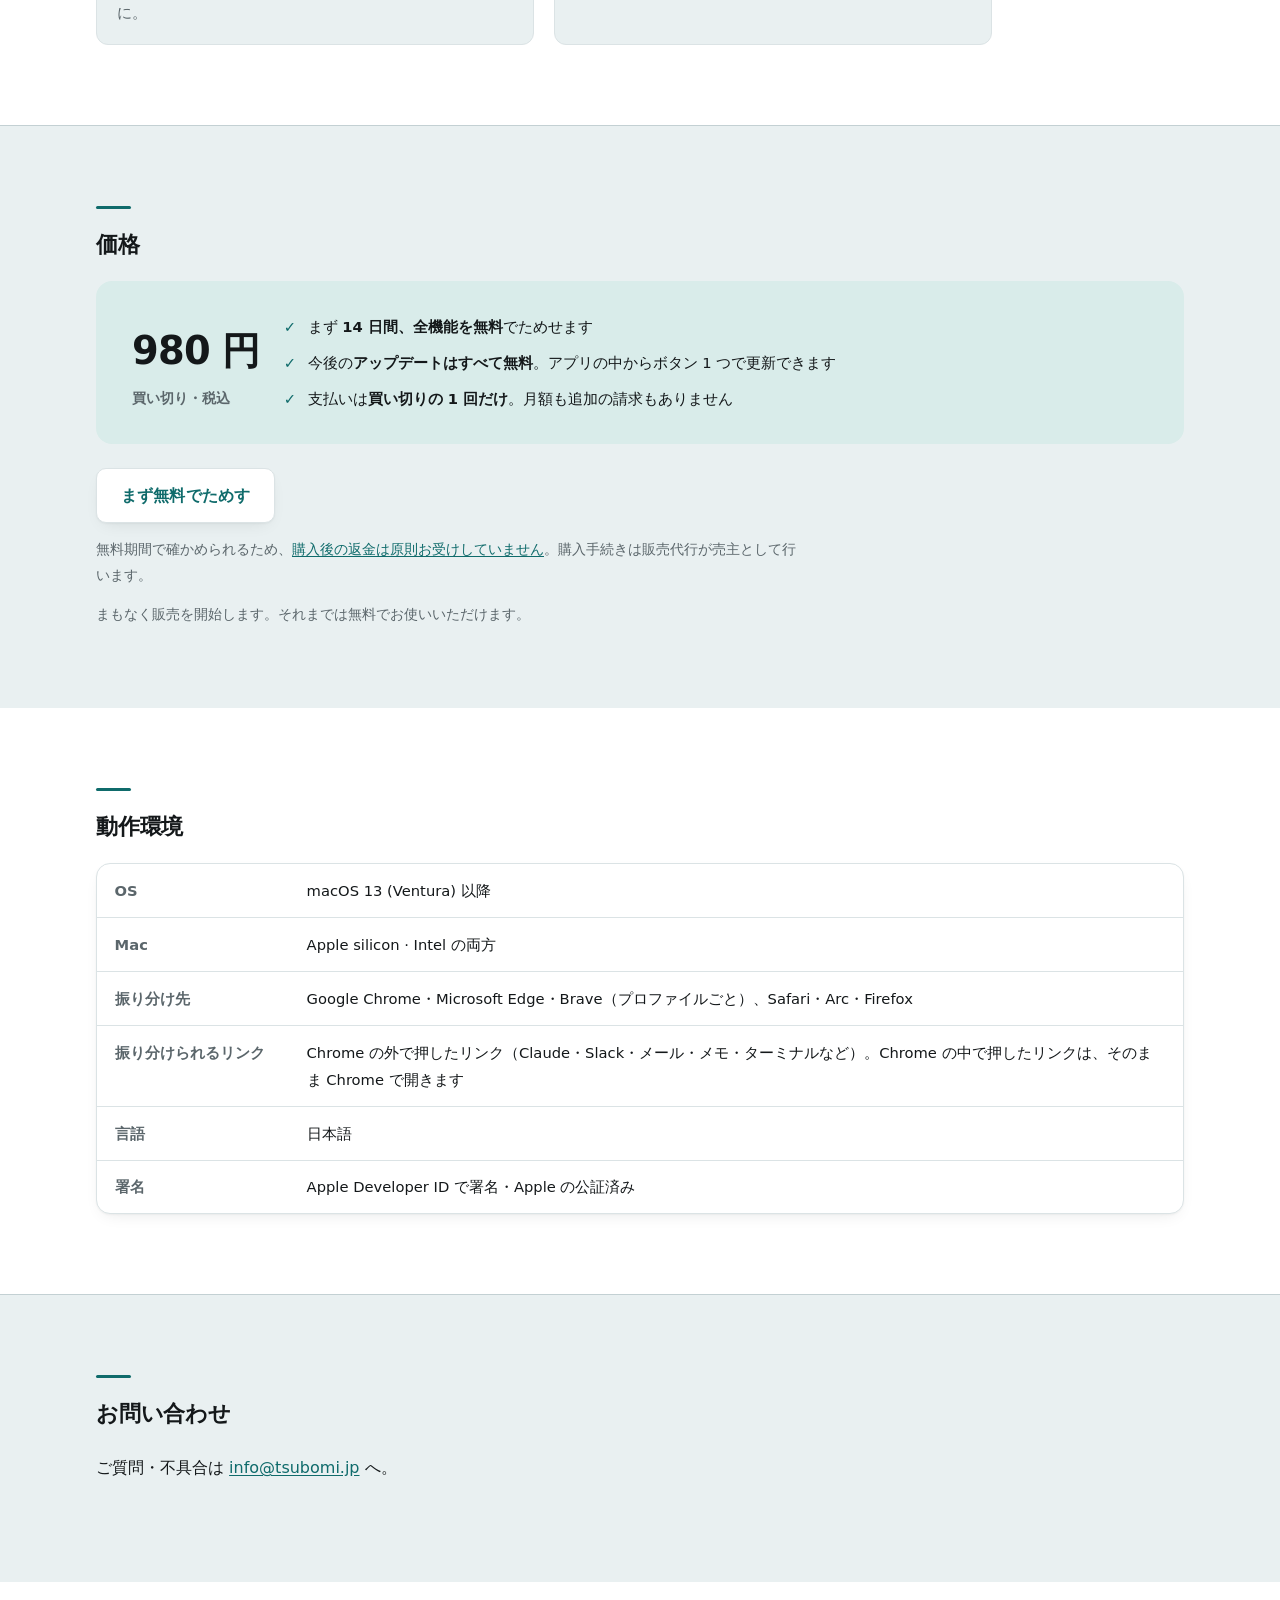
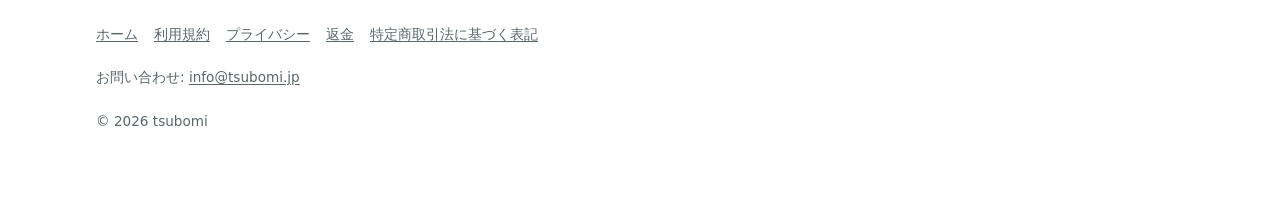
==== commit aa18b36b: "サイトを更新する" ====
--- a/docs/index.html
+++ b/docs/index.html
@@ -33,7 +33,7 @@
     <p class="note">Apple Developer ID で署名し、Apple の公証を受けています &middot; 買い切り 980 円</p>
   </div>
   <figure class="shot-figure">
-    <img class="shot" src="panel.png" alt="Profilink のメニューバーのパネル。最近開いたリンクと、どのプロファイルで開いたかが並んでいる" width="320" height="436">
+    <img class="shot" src="panel.png" alt="Profilink のメニューバーのパネル。最近開いたリンクと、どのプロファイルで開いたかが並んでいる" width="320" height="372">
     <figcaption>メニューバーのパネル。どのリンクを、どのアカウントで開いたかが分かります。</figcaption>
   </figure>
 </div></div>
@@ -77,7 +77,7 @@
     <figure class="fig">
       <div class="macwin">
         <div class="macwin-bar"><i></i><i></i><i></i><span>Profilink</span></div>
-        <img class="shot" src="chooser.png" alt="選択画面。開く URL と、Google Chrome・Microsoft Edge・Safari・Firefox の選択肢が並んでいる" width="440" height="401">
+        <img class="shot" src="chooser.png" alt="選択画面。開く URL と、Google Chrome・Microsoft Edge・Safari・Firefox の選択肢が並んでいる" width="440" height="637">
       </div>
       <figcaption>選択画面。Chrome のプロファイルがあれば、アカウントごとに並びます。</figcaption>
     </figure>
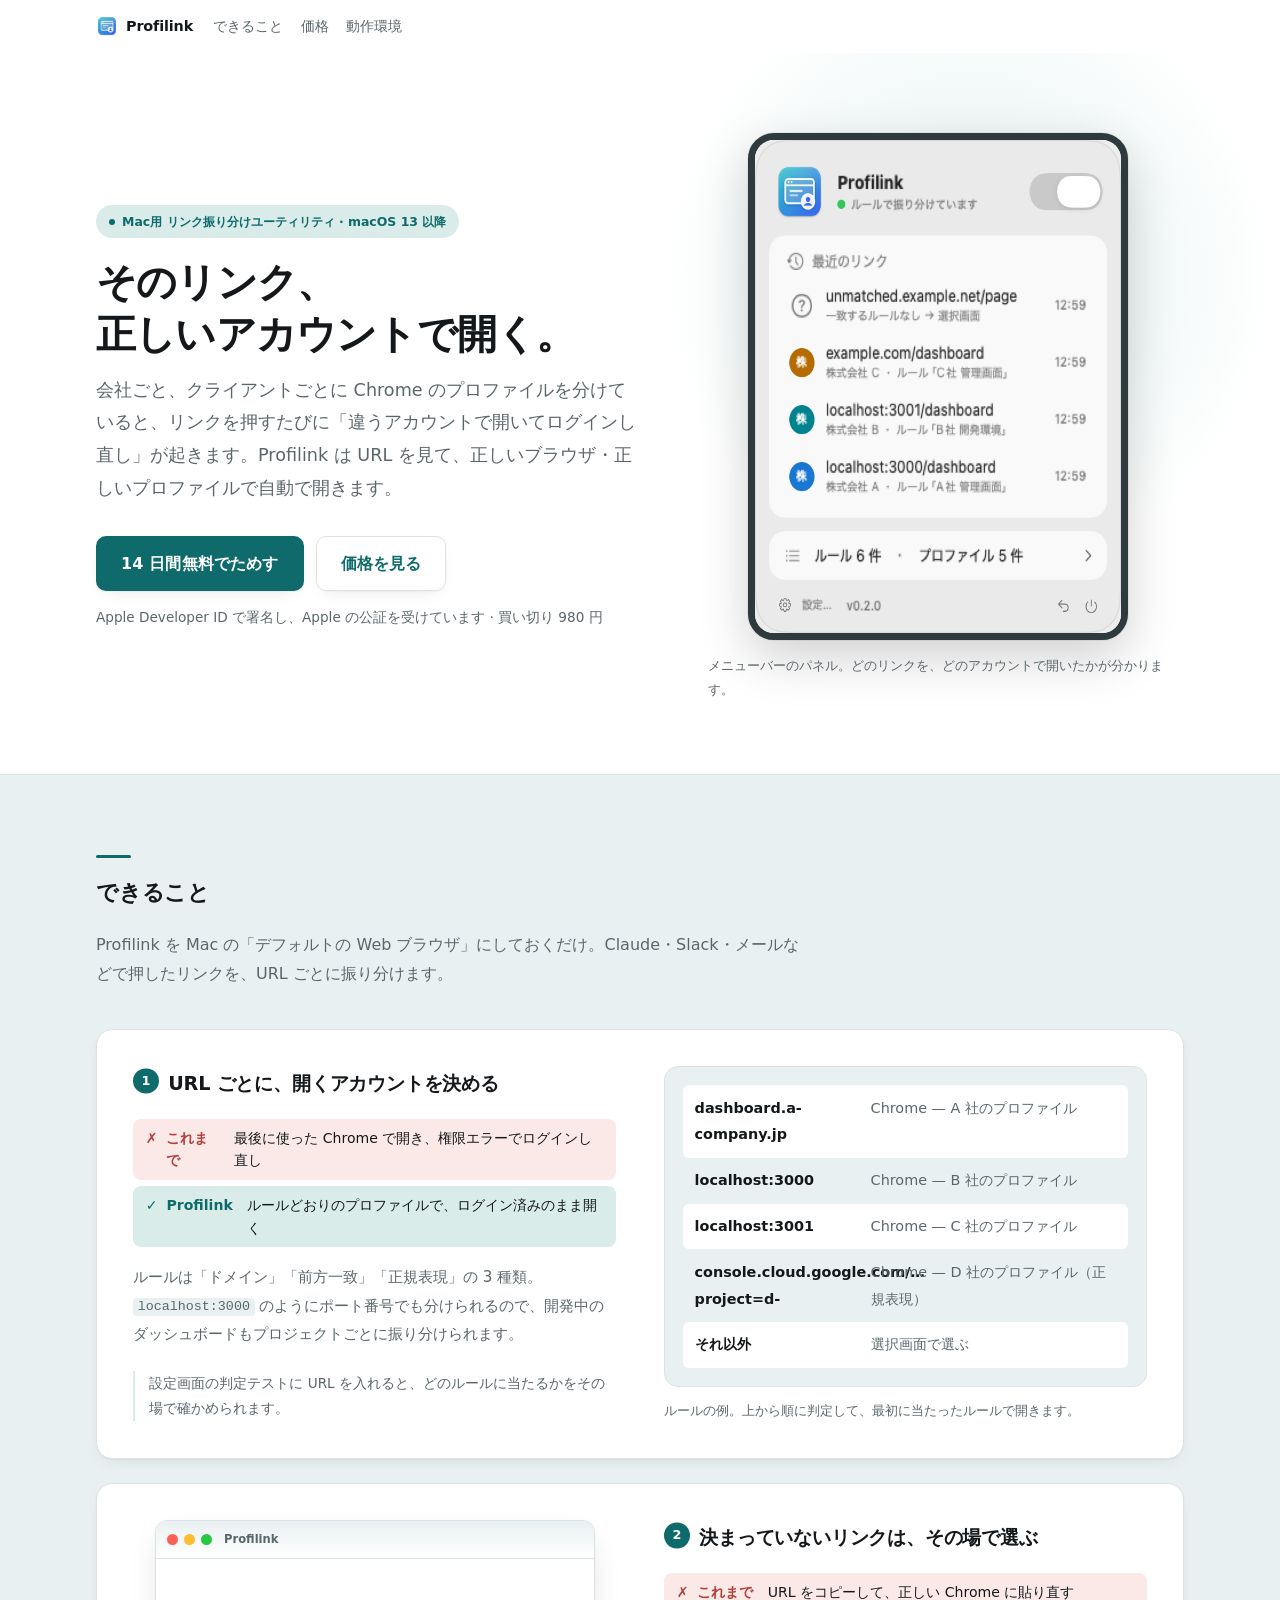
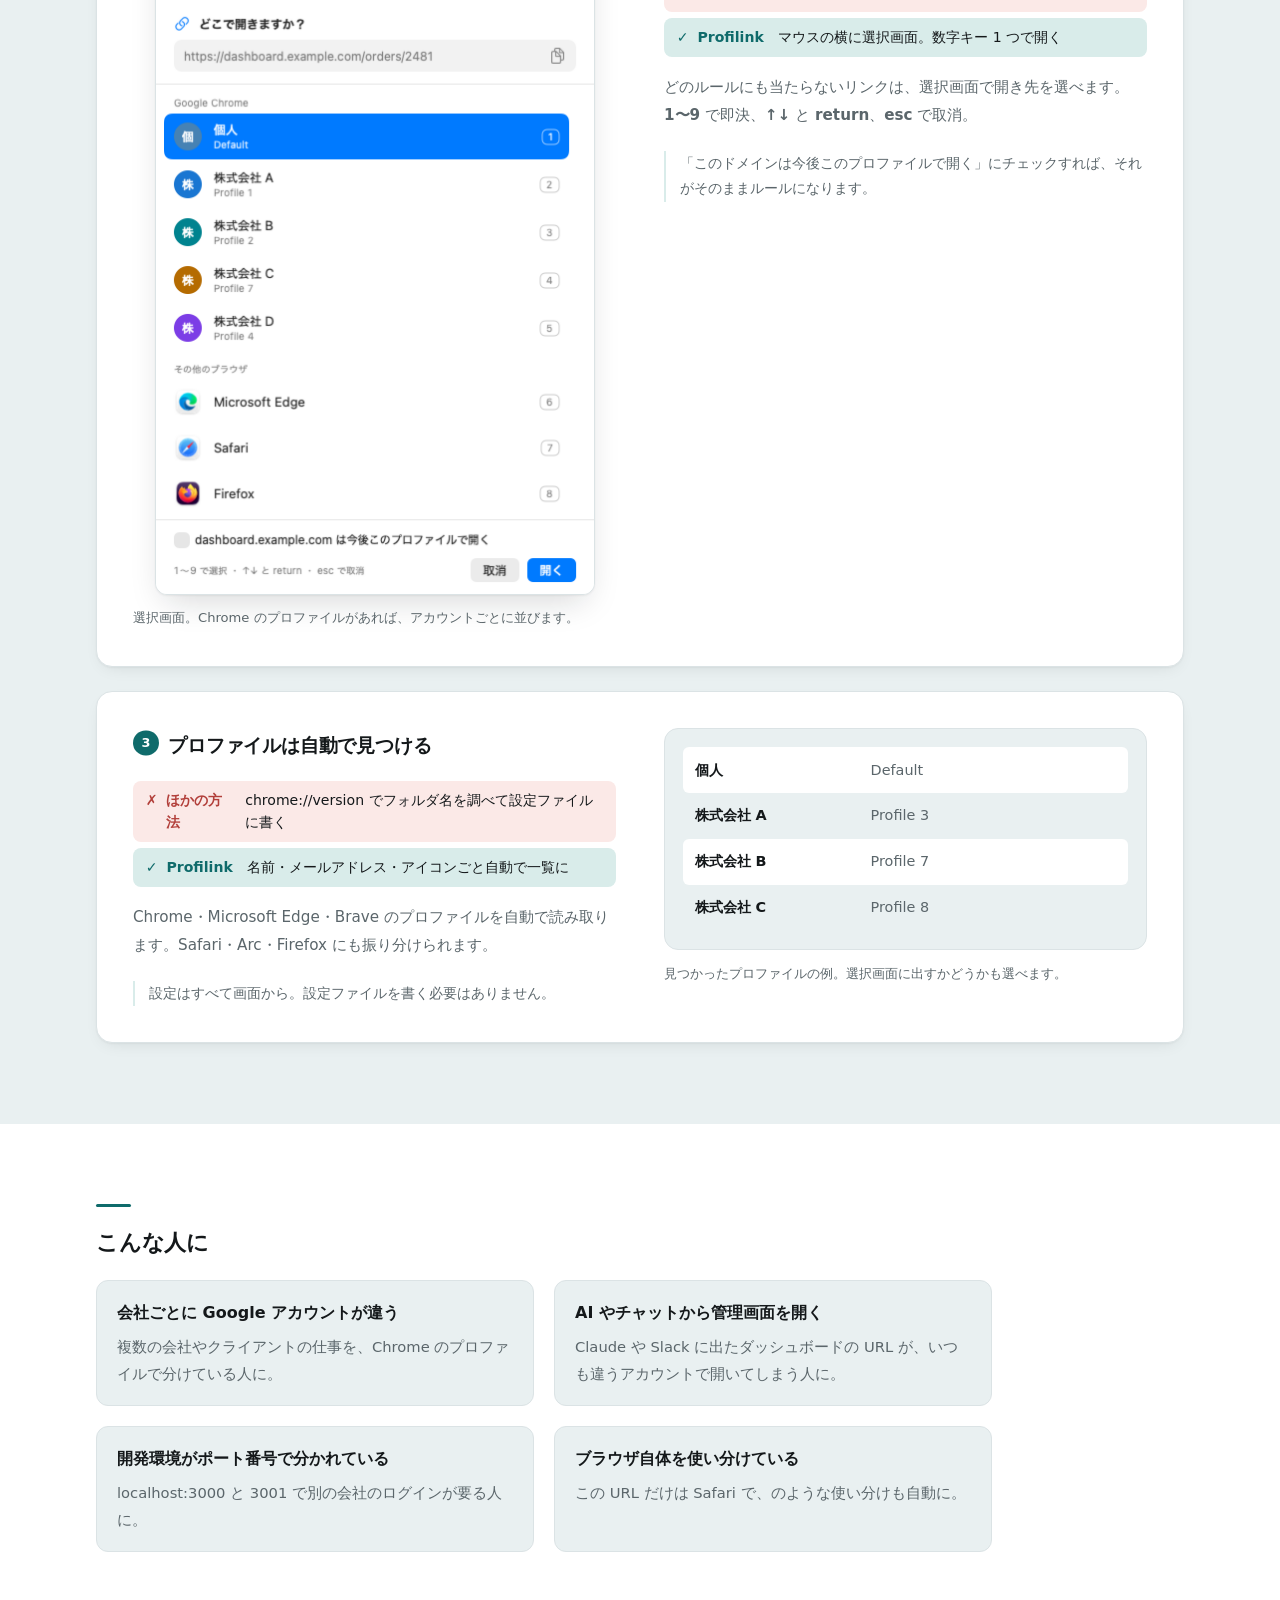
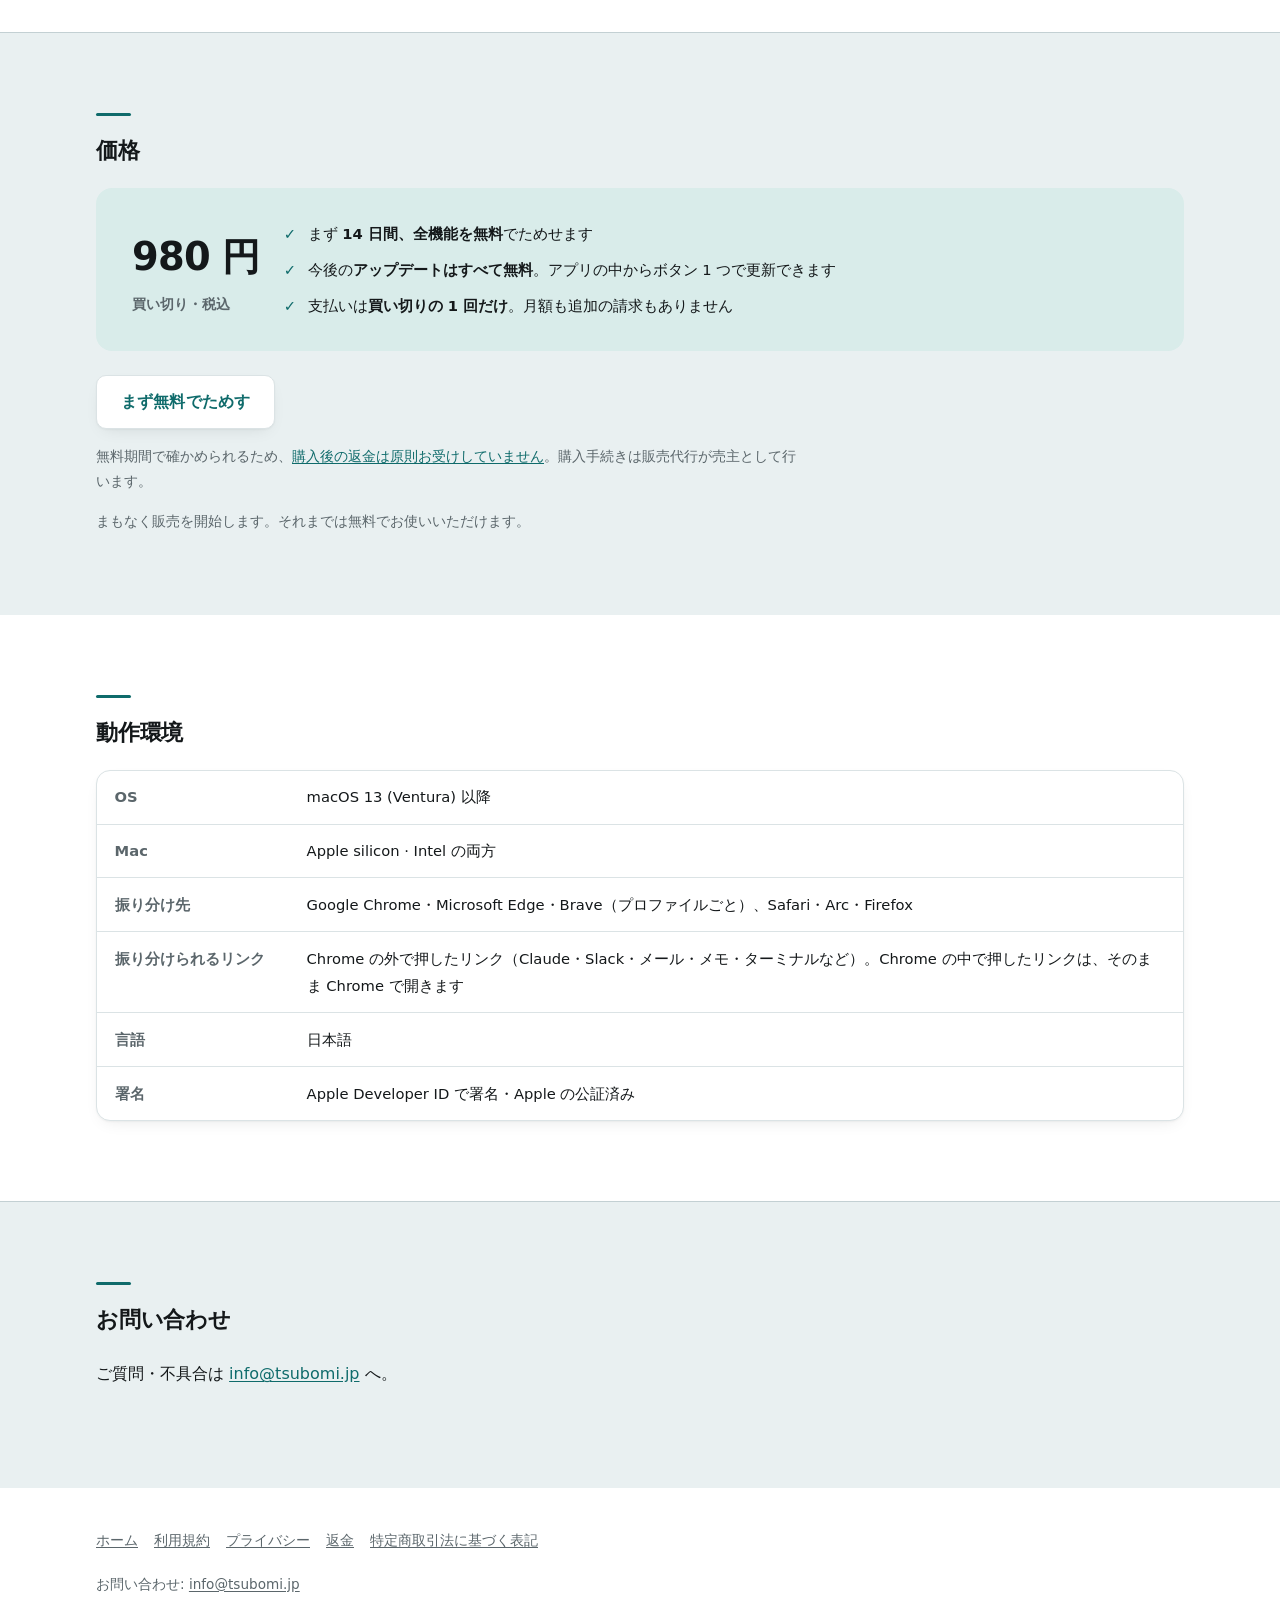
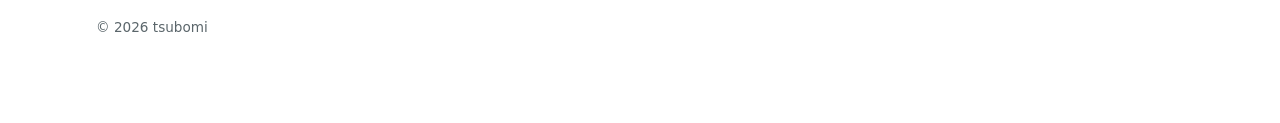
==== commit dc14aee0: "サイトを更新する" ====
--- a/docs/index.html
+++ b/docs/index.html
@@ -33,7 +33,7 @@
     <p class="note">Apple Developer ID で署名し、Apple の公証を受けています &middot; 買い切り 980 円</p>
   </div>
   <figure class="shot-figure">
-    <img class="shot" src="panel.png" alt="Profilink のメニューバーのパネル。最近開いたリンクと、どのプロファイルで開いたかが並んでいる" width="320" height="372">
+    <img class="shot panel" src="panel.png" alt="Profilink のメニューバーのパネル。最近開いたリンクと、どのプロファイルで開いたかが並んでいる" width="320" height="372">
     <figcaption>メニューバーのパネル。どのリンクを、どのアカウントで開いたかが分かります。</figcaption>
   </figure>
 </div></div>
@@ -75,7 +75,7 @@
       <p class="step">「このドメインは今後このプロファイルで開く」にチェックすれば、それがそのままルールになります。</p>
     </div>
     <figure class="fig">
-      <div class="macwin">
+      <div class="macwin app">
         <div class="macwin-bar"><i></i><i></i><i></i><span>Profilink</span></div>
         <img class="shot" src="chooser.png" alt="選択画面。開く URL と、Google Chrome・Microsoft Edge・Safari・Firefox の選択肢が並んでいる" width="440" height="637">
       </div>
--- a/docs/style.css
+++ b/docs/style.css
@@ -185,6 +185,10 @@
 .macwin-bar i:nth-child(3) { background: #28c840; }
 .macwin-bar span { margin-left: .4rem; font-size: .72rem; font-weight: 600; color: var(--muted); }
 img.shot { display: block; width: 100%; height: auto; margin: 0; }
+/* アプリの画面写真は、撮った大きさ（pt）より大きく引き伸ばさない。写真は 3 倍の細かさで
+   撮っているので、この上限までなら Retina の画面でもくっきり見える。 */
+img.shot.panel { max-width: 380px; border-radius: 26px; box-shadow: 0 18px 50px rgba(0,0,0,.18), 0 0 0 1px rgba(0,0,0,.06); }
+.macwin.app { max-width: 440px; margin: 0 auto; }
 .shot-figure { margin: 0; display: grid; justify-items: center; }
 .shot-figure figcaption { max-width: 460px; margin-top: .9rem; font-size: .8rem; color: var(--muted); }
 @media (max-width: 60rem) { .shot-figure { margin-top: 1rem; } }
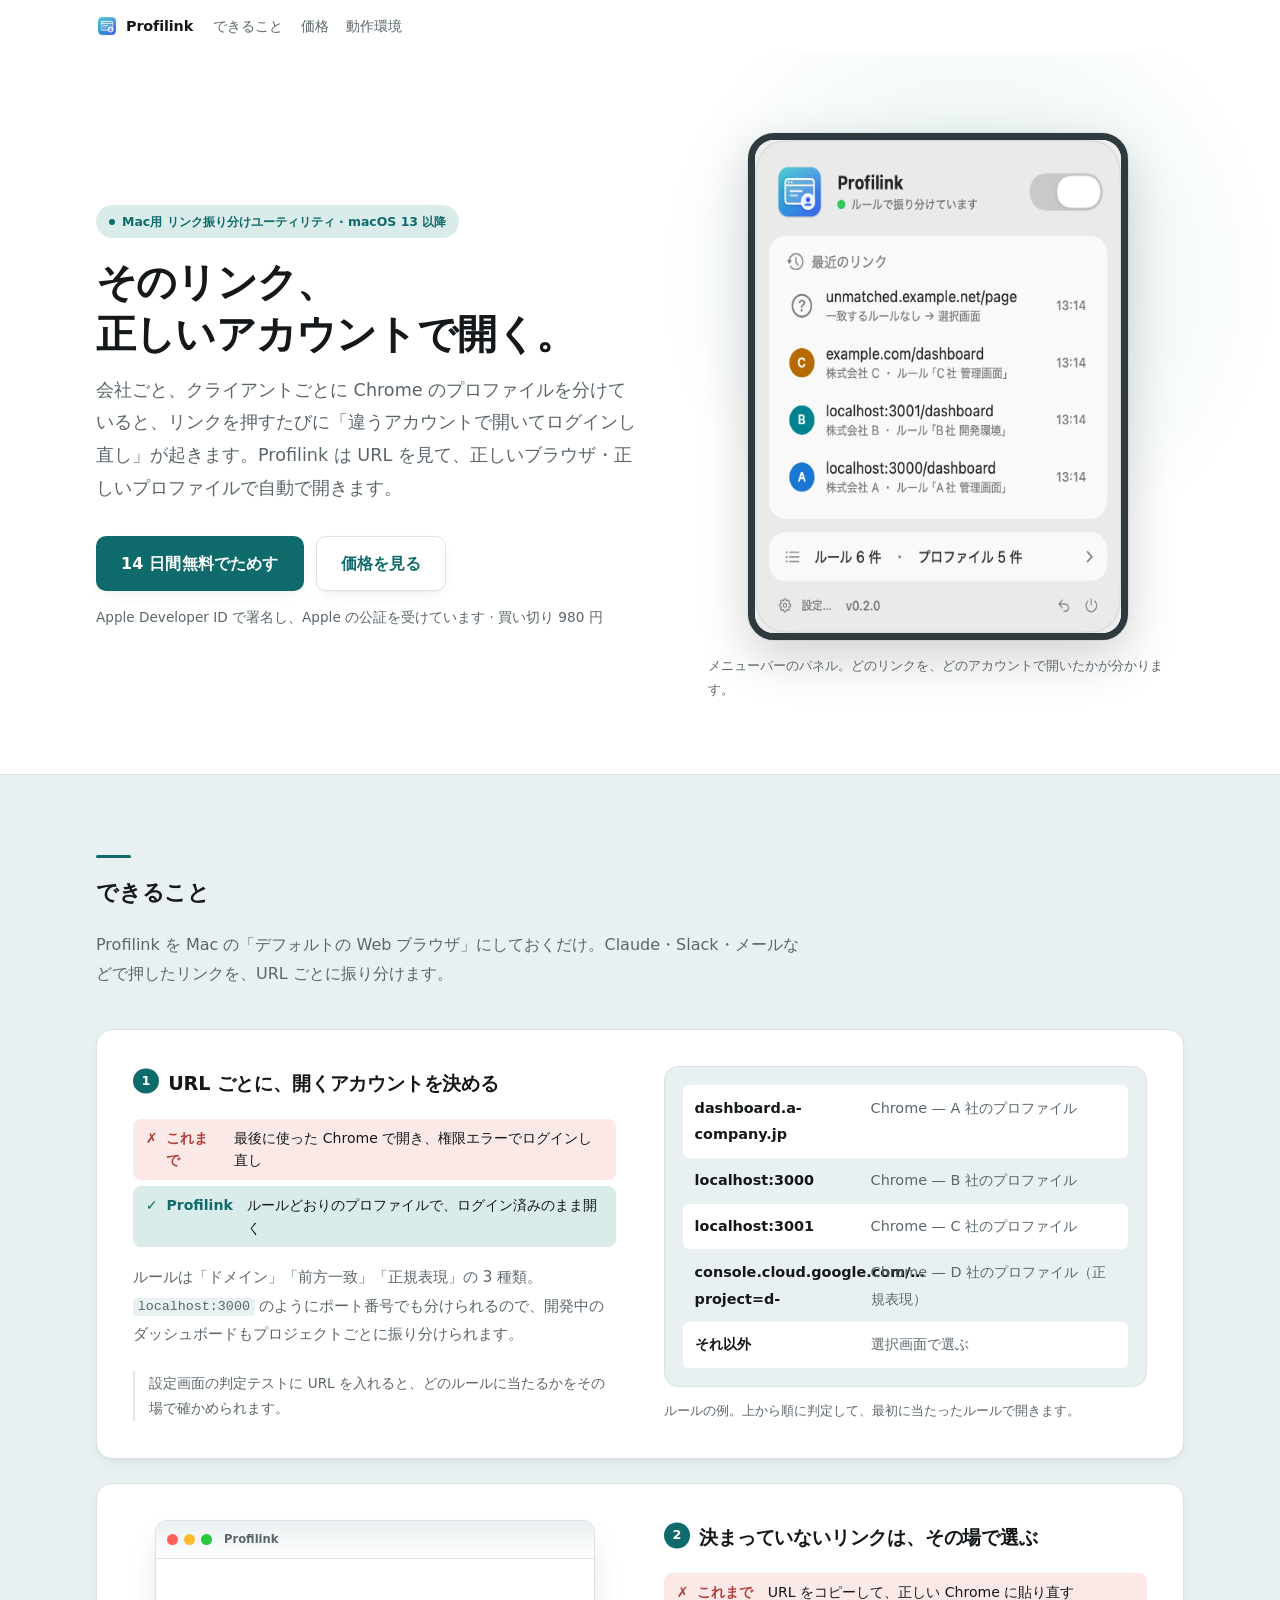
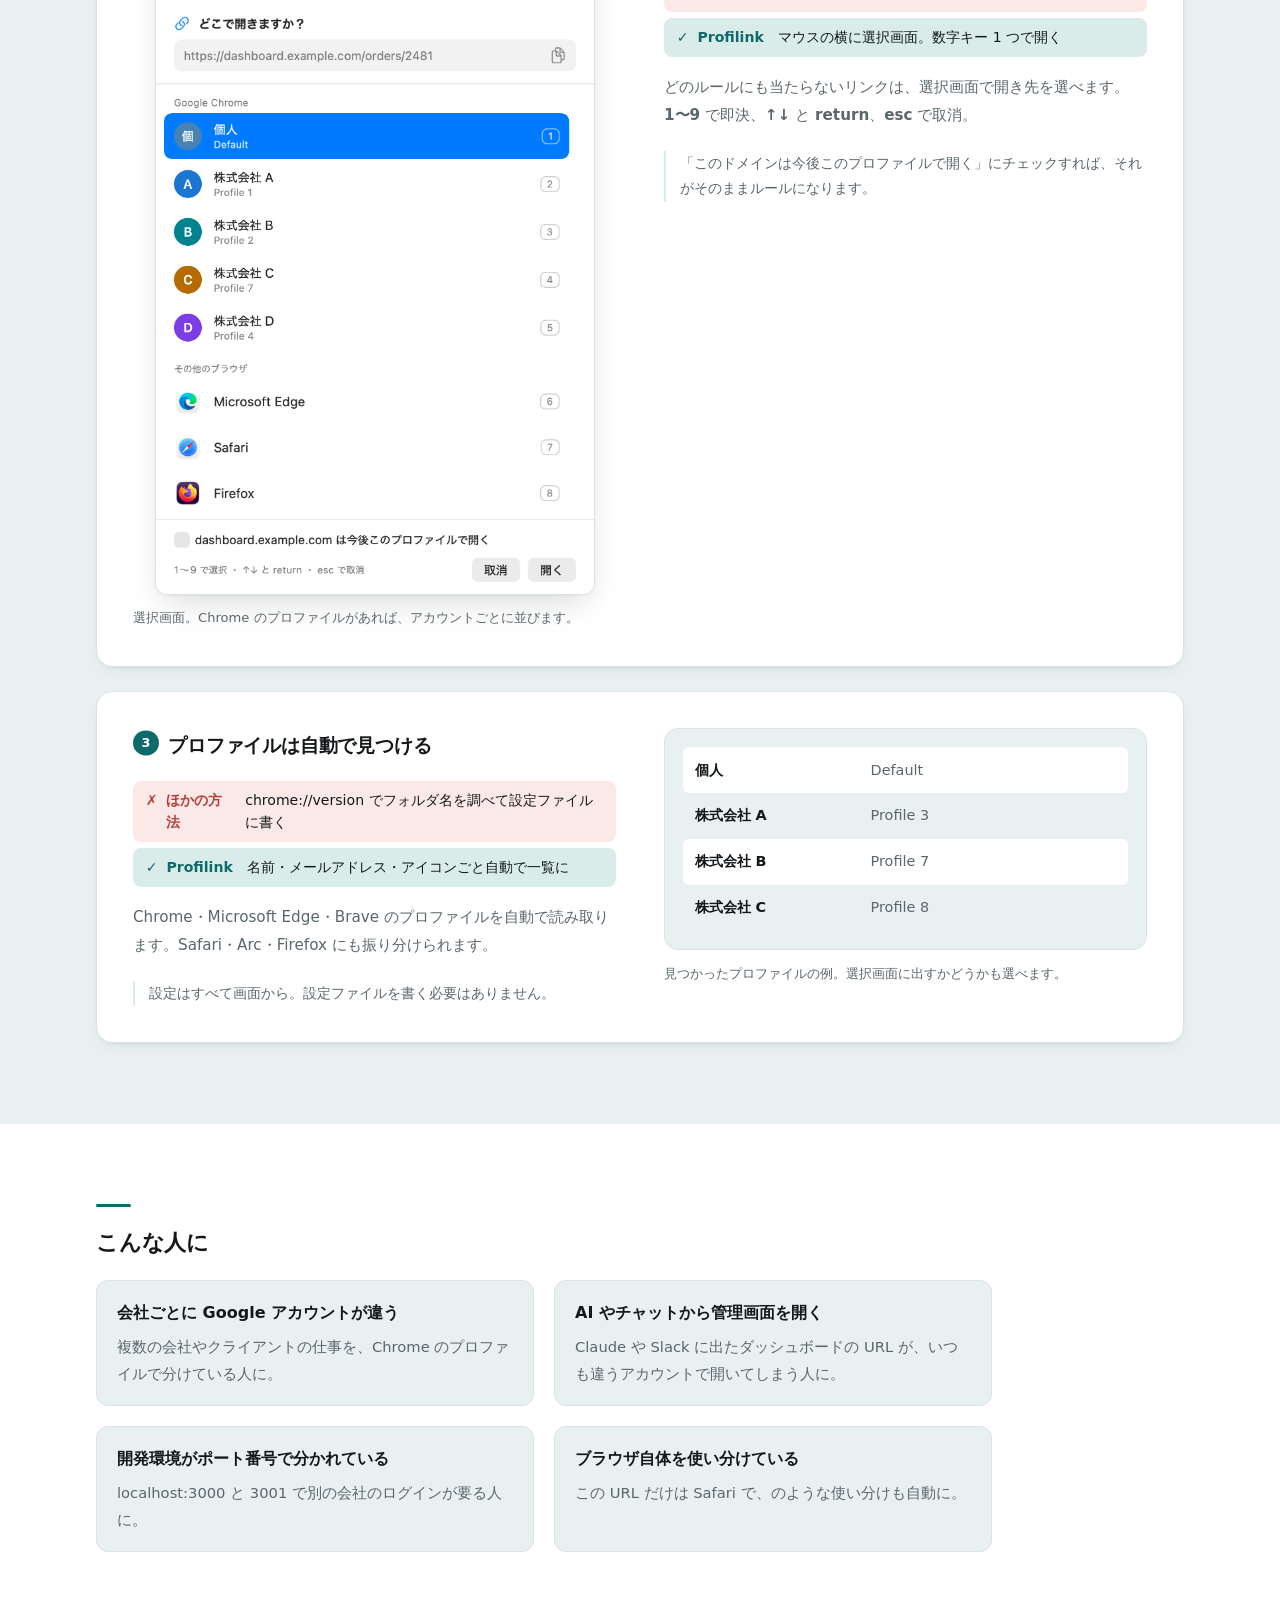
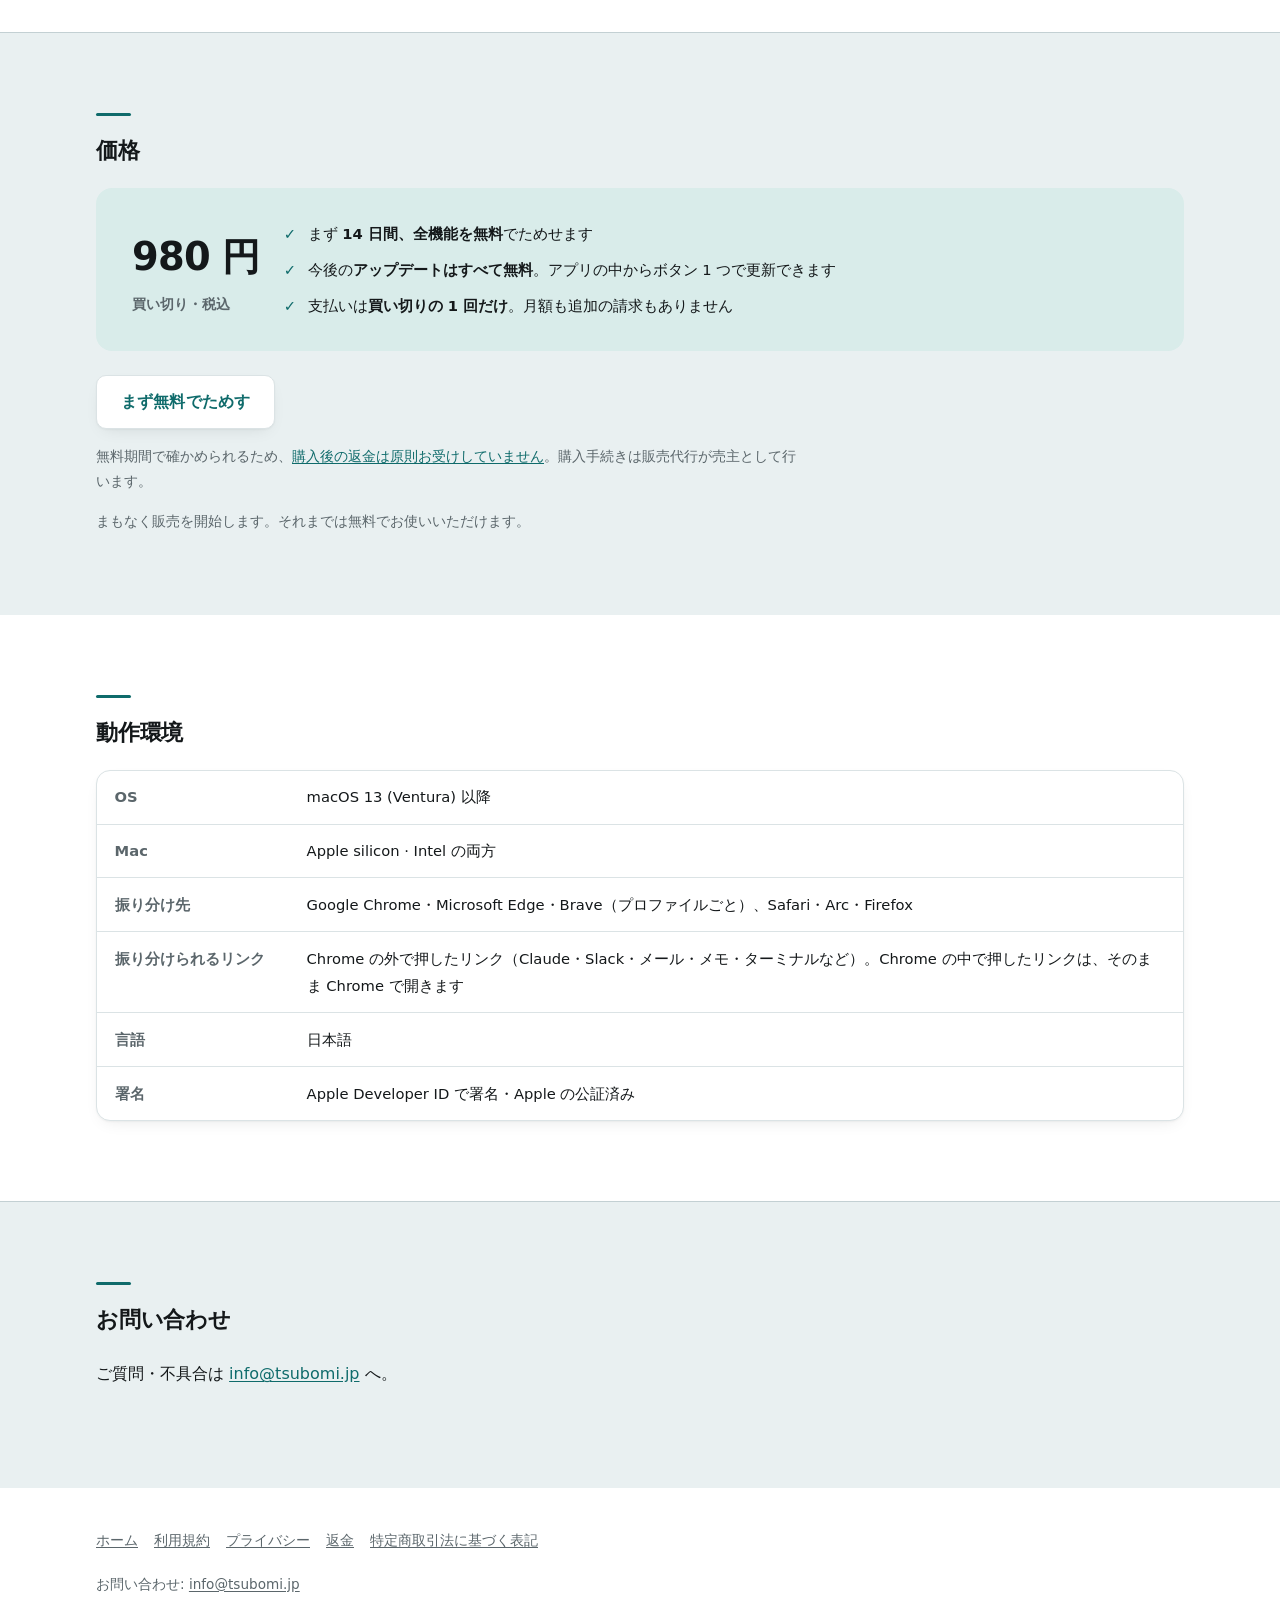
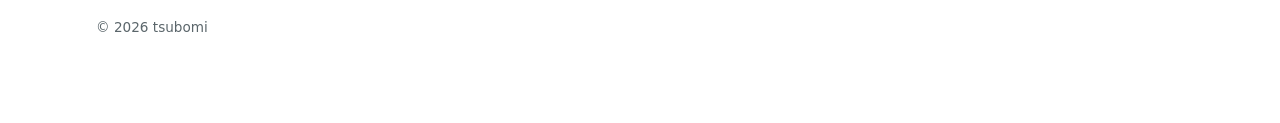
==== commit c26c8f6f: "サイトを更新する" ====
--- a/docs/index.html
+++ b/docs/index.html
@@ -33,7 +33,7 @@
     <p class="note">Apple Developer ID で署名し、Apple の公証を受けています &middot; 買い切り 980 円</p>
   </div>
   <figure class="shot-figure">
-    <img class="shot panel" src="panel.png" alt="Profilink のメニューバーのパネル。最近開いたリンクと、どのプロファイルで開いたかが並んでいる" width="320" height="372">
+    <img class="shot panel" src="panel.png" alt="Profilink のメニューバーのパネル。最近開いたリンクと、どのプロファイルで開いたかが並んでいる" width="320" height="371">
     <figcaption>メニューバーのパネル。どのリンクを、どのアカウントで開いたかが分かります。</figcaption>
   </figure>
 </div></div>
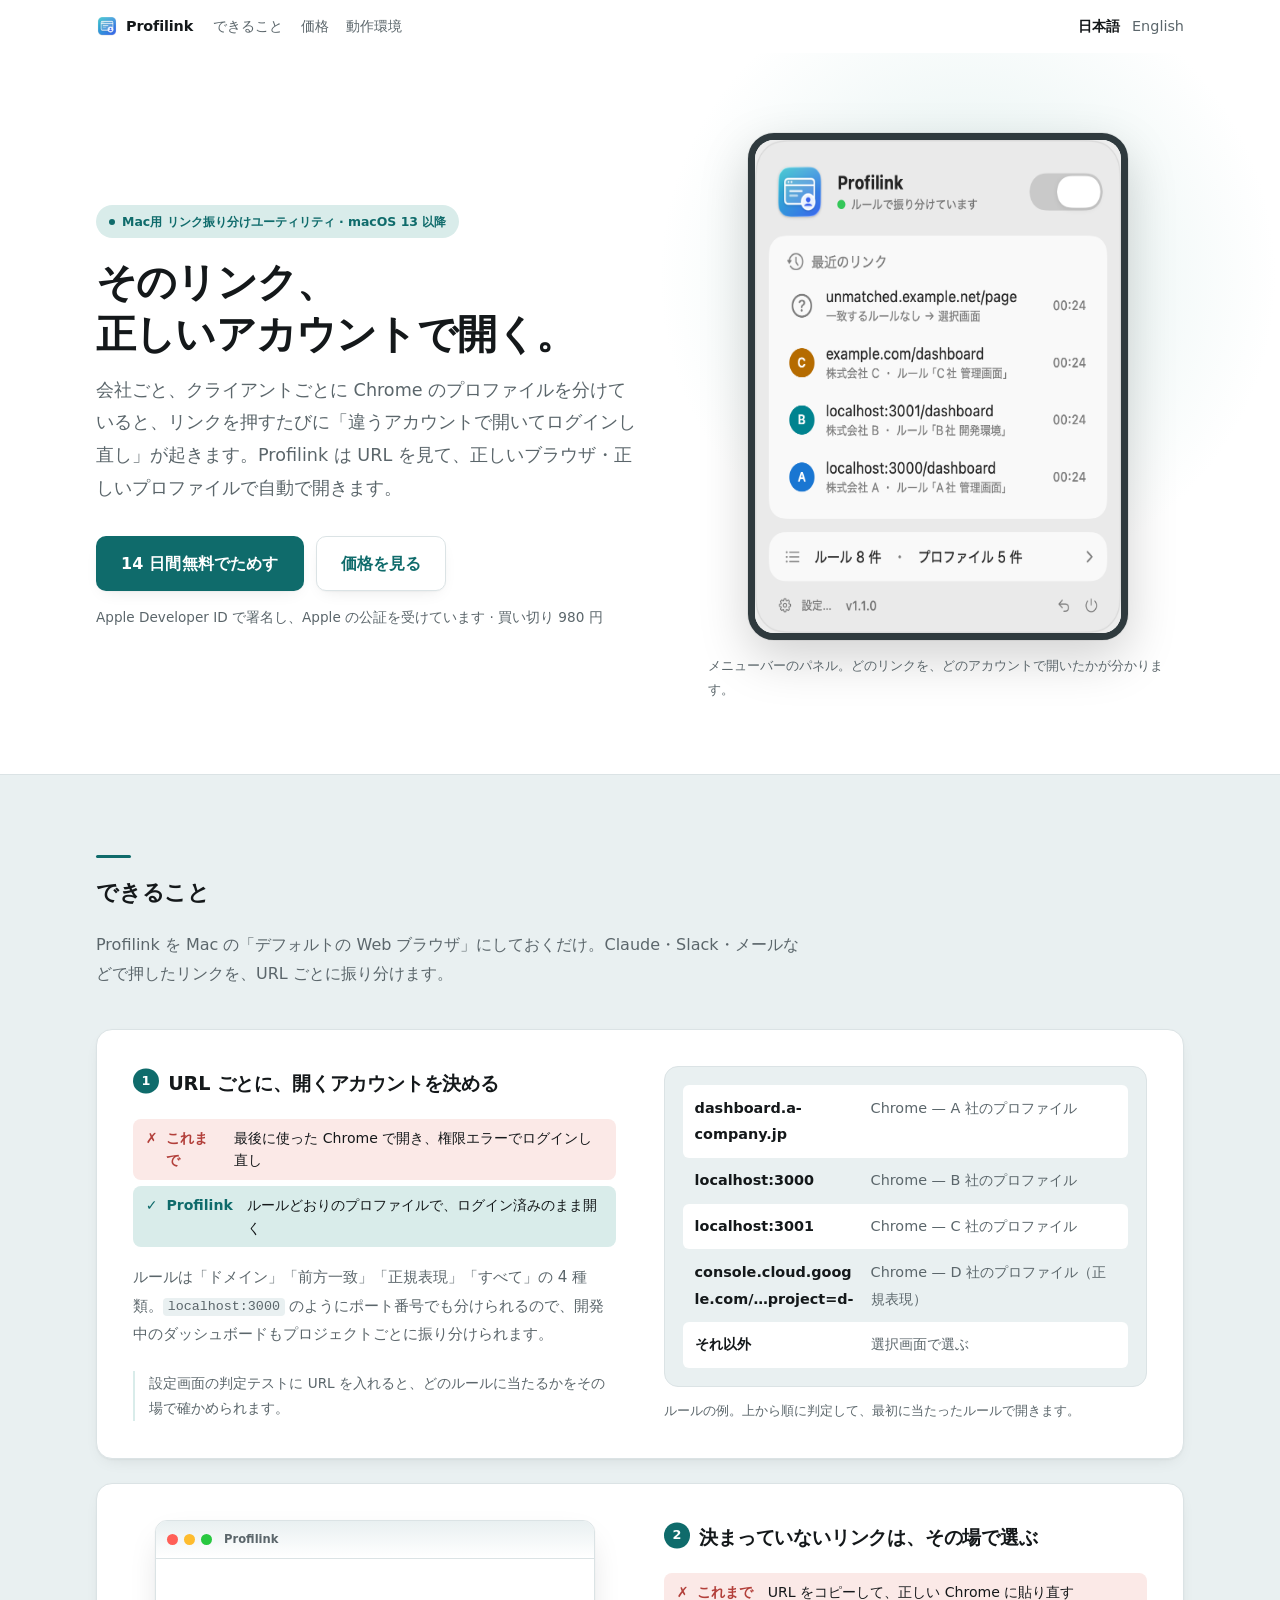
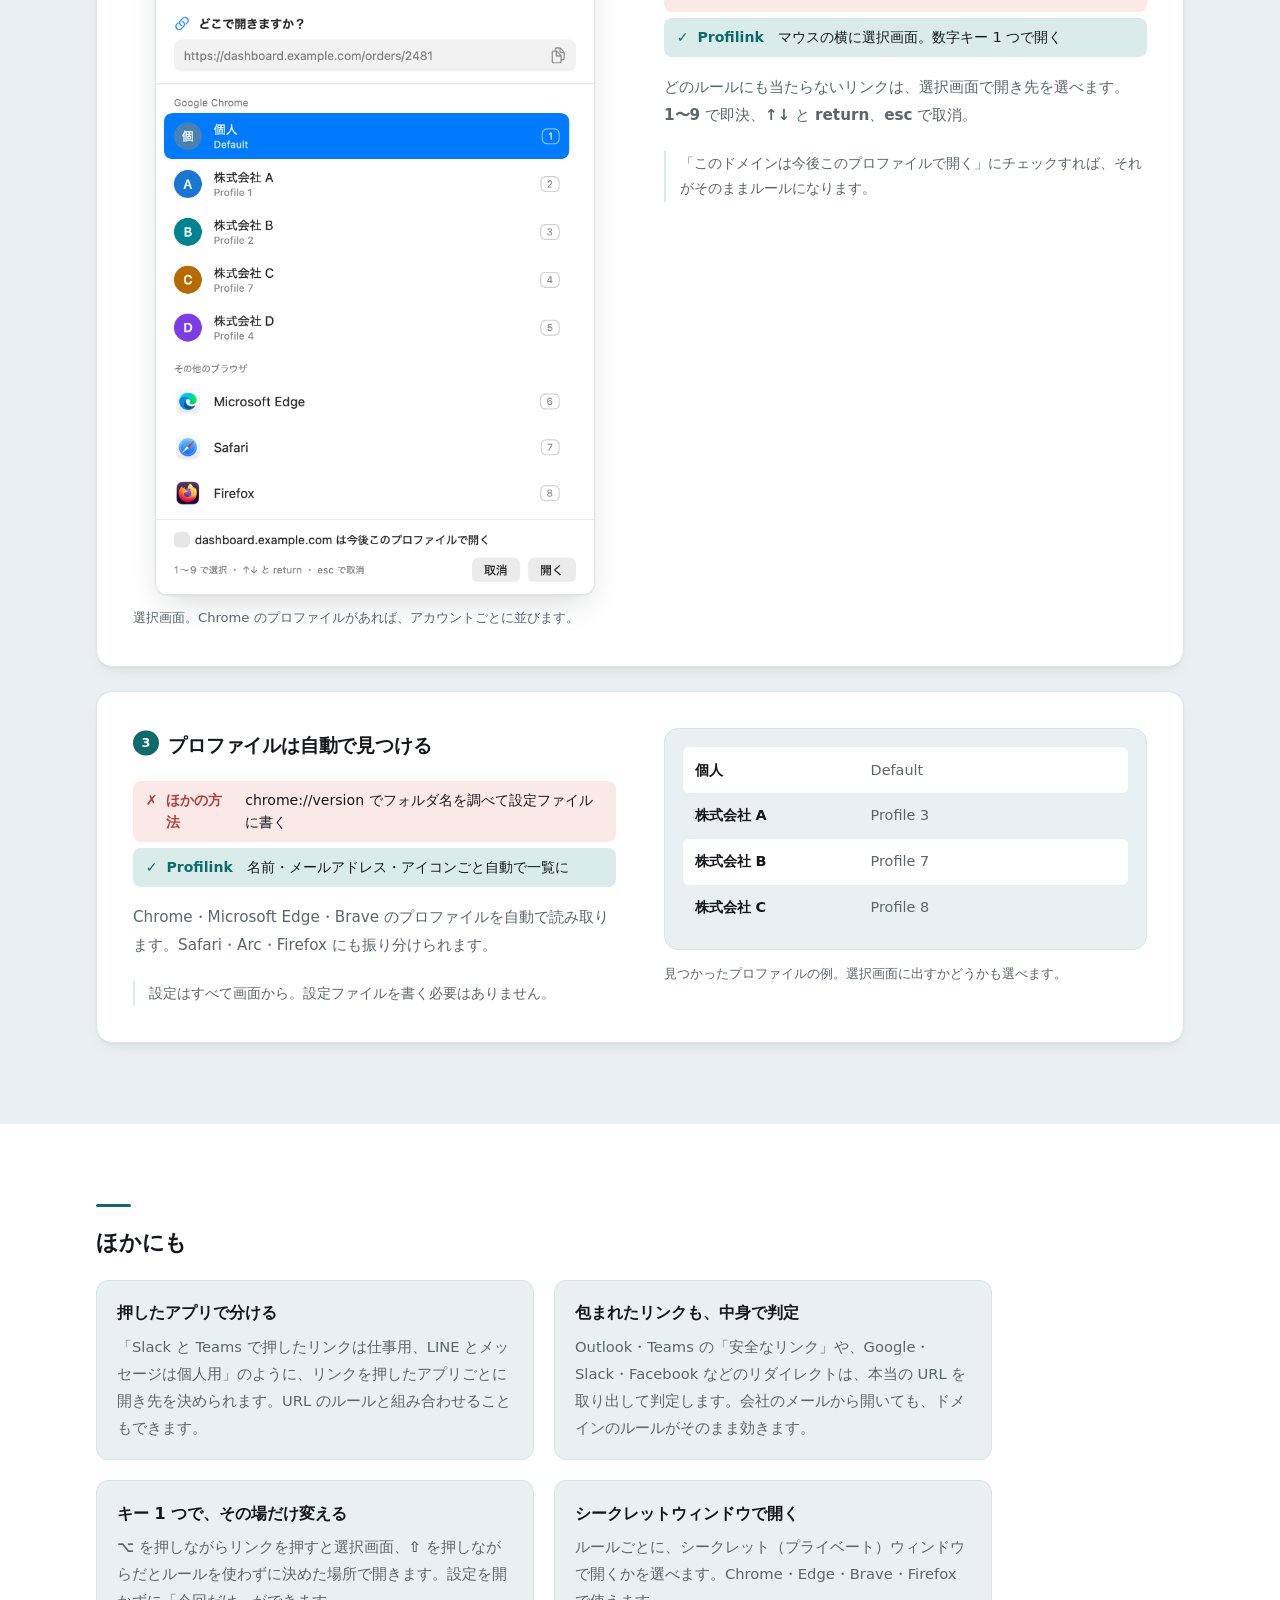
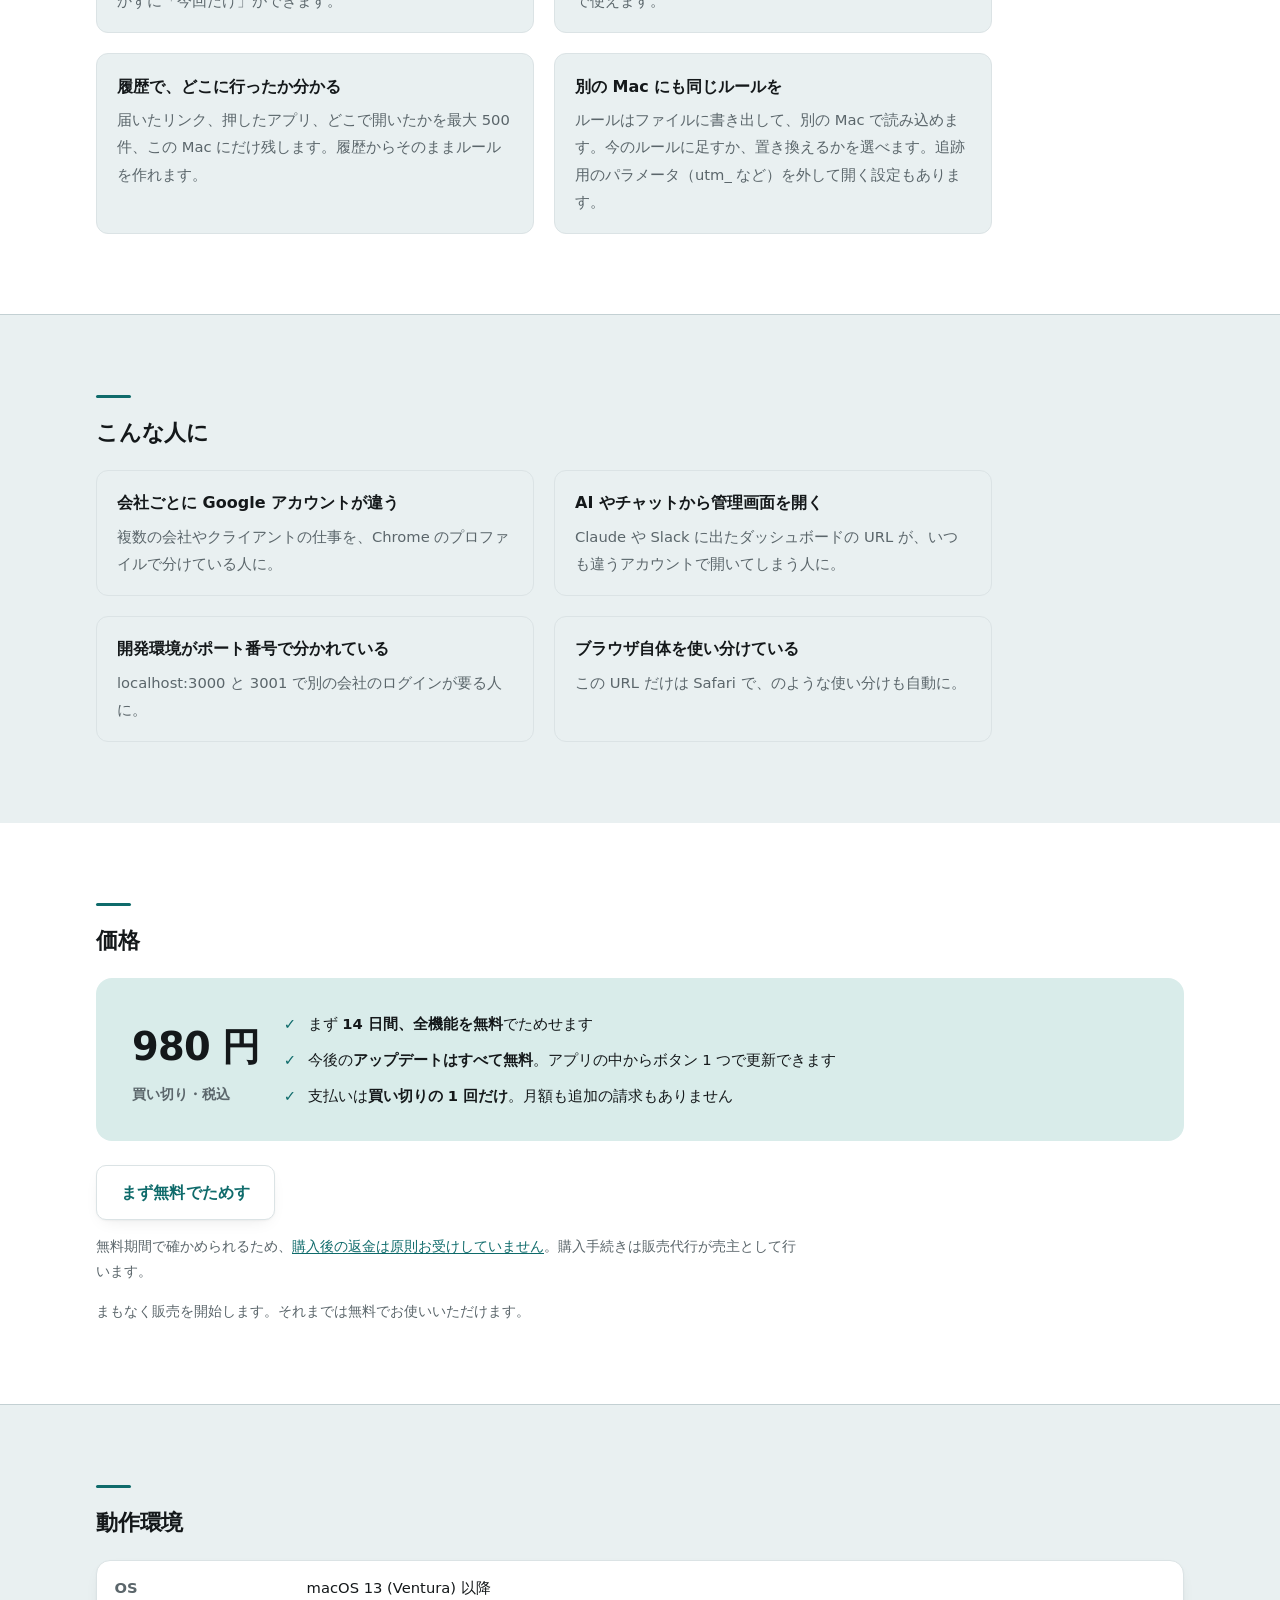
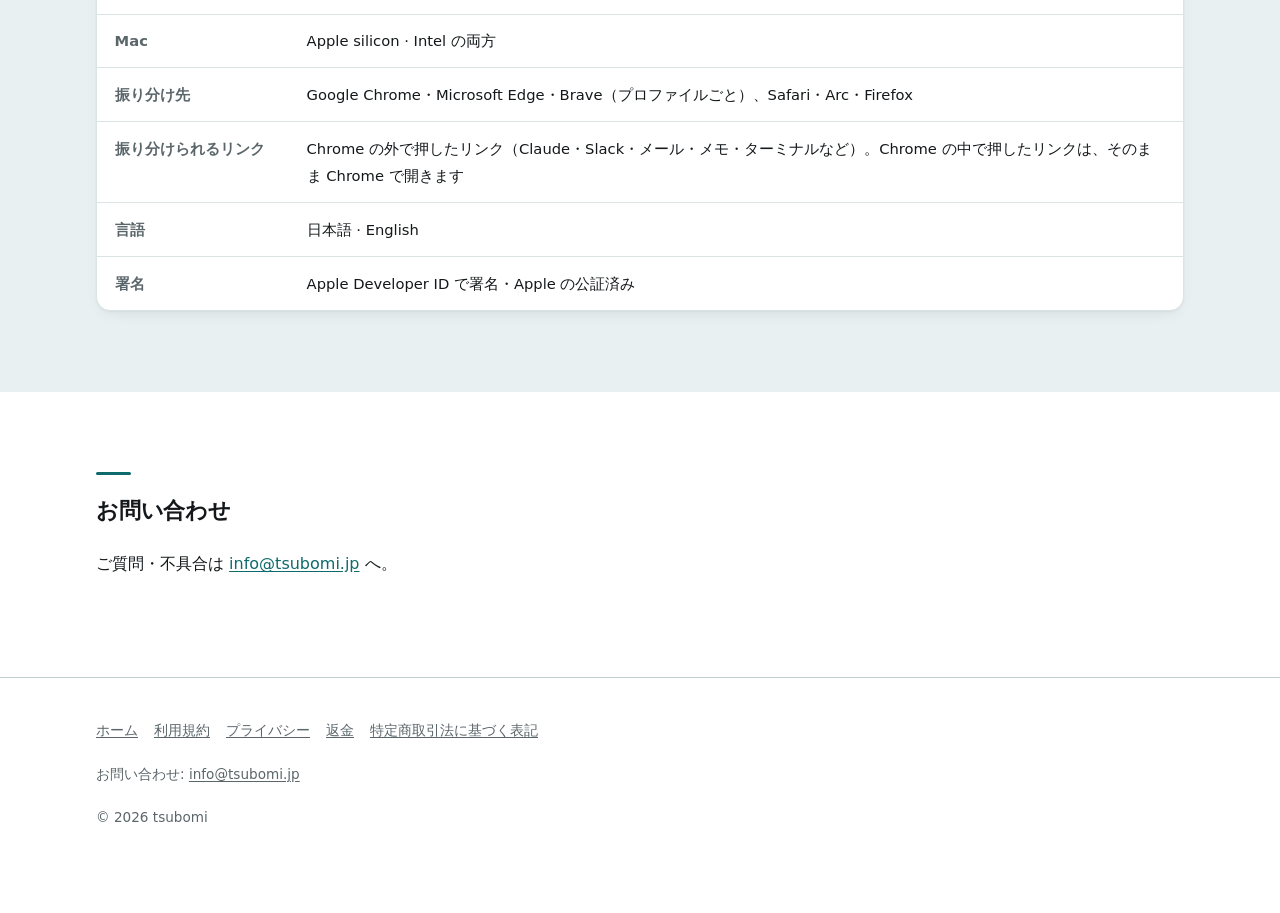
==== commit 41daf7c1: "サイトを更新する" ====
--- a/docs/index.html
+++ b/docs/index.html
@@ -11,6 +11,8 @@
 <meta property="og:description" content="リンクを押すと、URL に合わせて正しいブラウザ・正しいアカウントで自動で開きます。">
 <meta property="og:image" content="https://profilink.tsubomi.jp/appicon.png">
 <meta property="og:locale" content="ja_JP">
+<meta property="og:locale:alternate" content="en_US">
+<link rel="alternate" hreflang="en" href="https://profilink.tsubomi.jp/en/">
 <meta name="twitter:card" content="summary">
 <link rel="stylesheet" href="style.css">
 <link rel="icon" href="appicon.png">
@@ -19,6 +21,7 @@
 <header class="top"><div class="wrap">
   <a class="brand" href="index.html"><img src="appicon.png" alt="" width="22" height="22">Profilink</a>
   <nav class="links"><a href="#features">できること</a><a href="#price">価格</a><a href="#specs">動作環境</a></nav>
+  <nav class="langs"><a href="index.html" aria-current="true">日本語</a><a href="en/index.html">English</a></nav>
 </div></header>
 
 <div class="hero"><div class="wrap">
@@ -49,7 +52,7 @@
         <div class="before"><b>これまで</b>最後に使った Chrome で開き、権限エラーでログインし直し</div>
         <div class="after"><b>Profilink</b>ルールどおりのプロファイルで、ログイン済みのまま開く</div>
       </div>
-      <p>ルールは「ドメイン」「前方一致」「正規表現」の 3 種類。<code>localhost:3000</code> のようにポート番号でも分けられるので、開発中のダッシュボードもプロジェクトごとに振り分けられます。</p>
+      <p>ルールは「ドメイン」「前方一致」「正規表現」「すべて」の 4 種類。<code>localhost:3000</code> のようにポート番号でも分けられるので、開発中のダッシュボードもプロジェクトごとに振り分けられます。</p>
       <p class="step">設定画面の判定テストに URL を入れると、どのルールに当たるかをその場で確かめられます。</p>
     </div>
     <figure class="fig">
@@ -105,6 +108,36 @@
   </div>
 </div></section>
 
+<section id="more"><div class="wrap">
+  <h2>ほかにも</h2>
+  <div class="features">
+    <div class="feature reveal">
+      <h3>押したアプリで分ける</h3>
+      <p>「Slack と Teams で押したリンクは仕事用、LINE とメッセージは個人用」のように、リンクを押したアプリごとに開き先を決められます。URL のルールと組み合わせることもできます。</p>
+    </div>
+    <div class="feature reveal">
+      <h3>包まれたリンクも、中身で判定</h3>
+      <p>Outlook・Teams の「安全なリンク」や、Google・Slack・Facebook などのリダイレクトは、本当の URL を取り出して判定します。会社のメールから開いても、ドメインのルールがそのまま効きます。</p>
+    </div>
+    <div class="feature reveal">
+      <h3>キー 1 つで、その場だけ変える</h3>
+      <p><b>⌥</b> を押しながらリンクを押すと選択画面、<b>⇧</b> を押しながらだとルールを使わずに決めた場所で開きます。設定を開かずに「今回だけ」ができます。</p>
+    </div>
+    <div class="feature reveal">
+      <h3>シークレットウィンドウで開く</h3>
+      <p>ルールごとに、シークレット（プライベート）ウィンドウで開くかを選べます。Chrome・Edge・Brave・Firefox で使えます。</p>
+    </div>
+    <div class="feature reveal">
+      <h3>履歴で、どこに行ったか分かる</h3>
+      <p>届いたリンク、押したアプリ、どこで開いたかを最大 500 件、この Mac にだけ残します。履歴からそのままルールを作れます。</p>
+    </div>
+    <div class="feature reveal">
+      <h3>別の Mac にも同じルールを</h3>
+      <p>ルールはファイルに書き出して、別の Mac で読み込めます。今のルールに足すか、置き換えるかを選べます。追跡用のパラメータ（utm_ など）を外して開く設定もあります。</p>
+    </div>
+  </div>
+</div></section>
+
 <section><div class="wrap">
   <h2>こんな人に</h2>
   <div class="features">
@@ -152,7 +185,7 @@
     <tr><th>Mac</th><td>Apple silicon &middot; Intel の両方</td></tr>
     <tr><th>振り分け先</th><td>Google Chrome・Microsoft Edge・Brave（プロファイルごと）、Safari・Arc・Firefox</td></tr>
     <tr><th>振り分けられるリンク</th><td>Chrome の外で押したリンク（Claude・Slack・メール・メモ・ターミナルなど）。Chrome の中で押したリンクは、そのまま Chrome で開きます</td></tr>
-    <tr><th>言語</th><td>日本語</td></tr>
+    <tr><th>言語</th><td>日本語 &middot; English</td></tr>
     <tr><th>署名</th><td>Apple Developer ID で署名・Apple の公証済み</td></tr>
   </table></div>
 </div></section>
--- a/docs/style.css
+++ b/docs/style.css
@@ -338,7 +338,7 @@
 /* Banded rather than ruled. Six hairlines in a row read as a form to fill
    in; the bands read as a list of pairs, which is what this is. */
 .gestures div:nth-child(odd) { background: var(--ground); }
-.gestures b { flex: none; width: 10rem; }
+.gestures b { flex: none; width: 10rem; overflow-wrap: anywhere; }
 .gestures span { color: var(--muted); }
 /* On a phone the two columns do not fit, so the result moves to its own
    line. Both halves have to be blocks and the result needs its arrow:
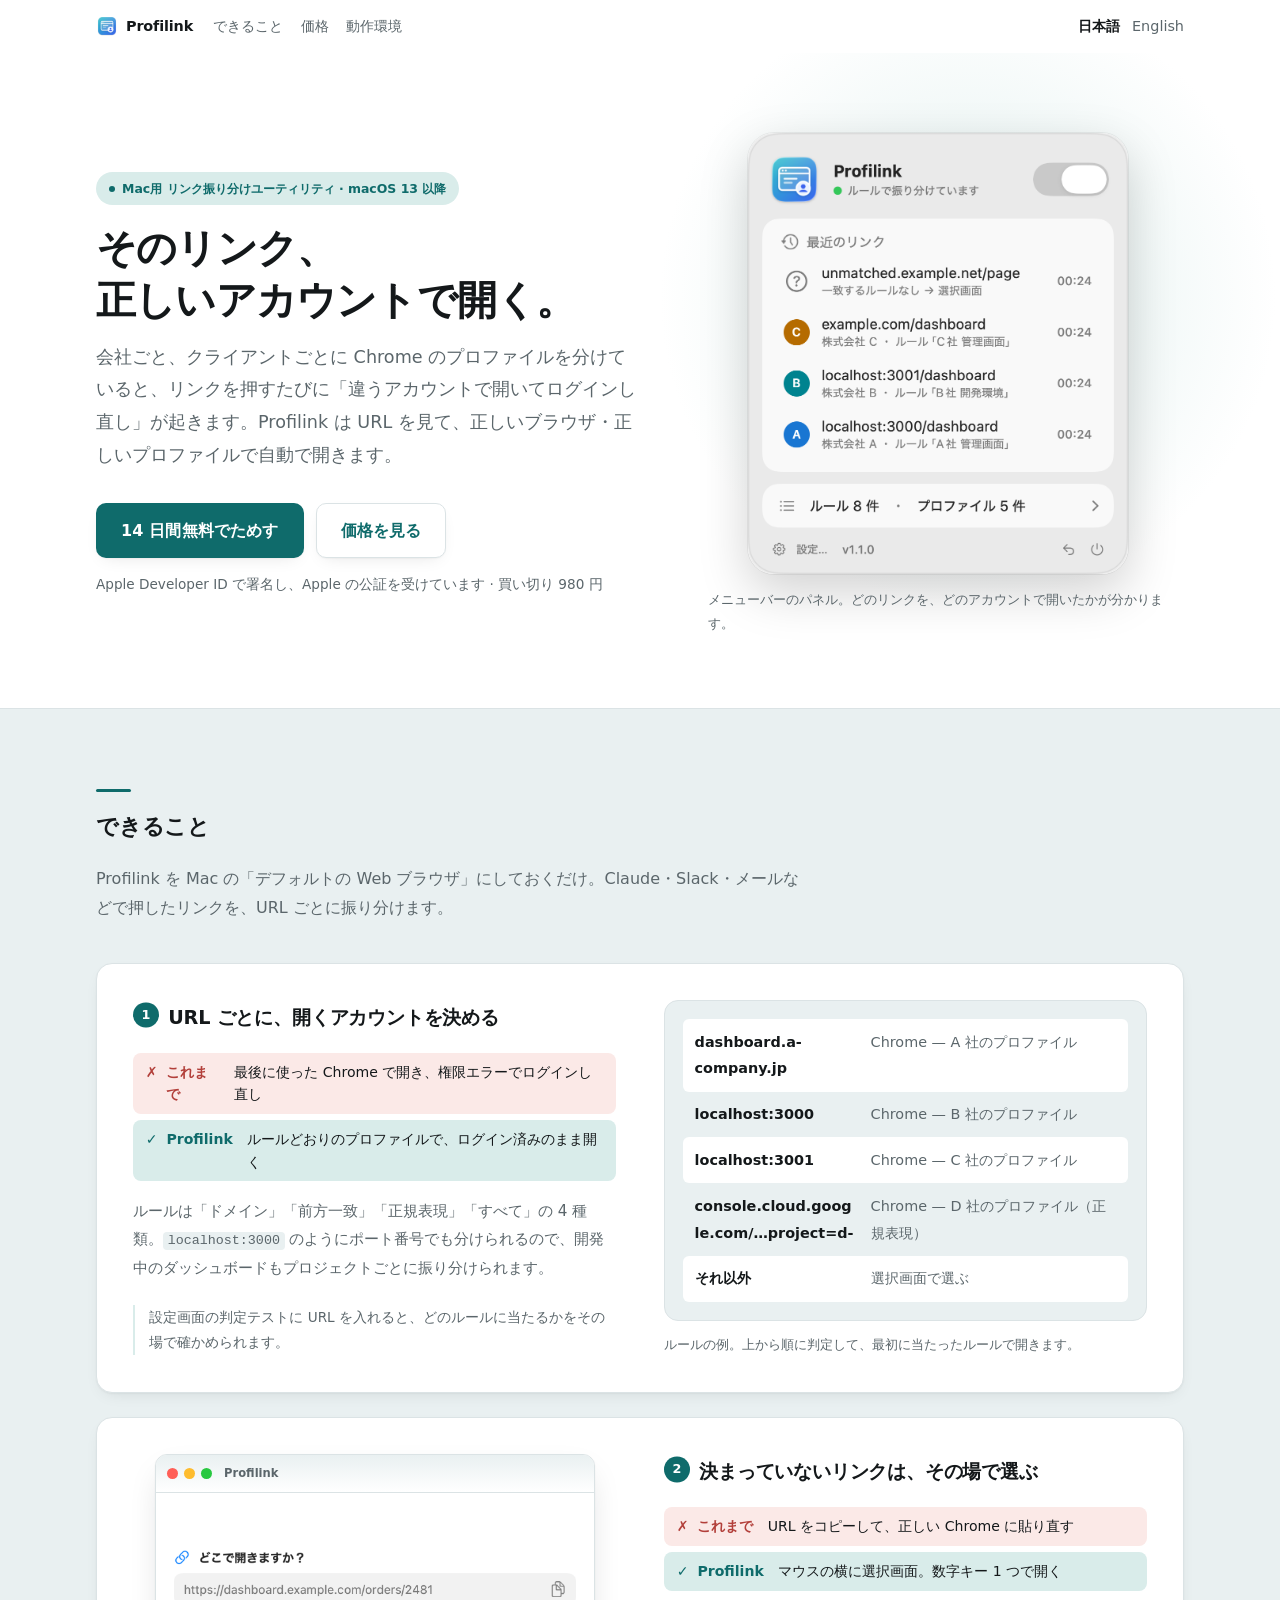
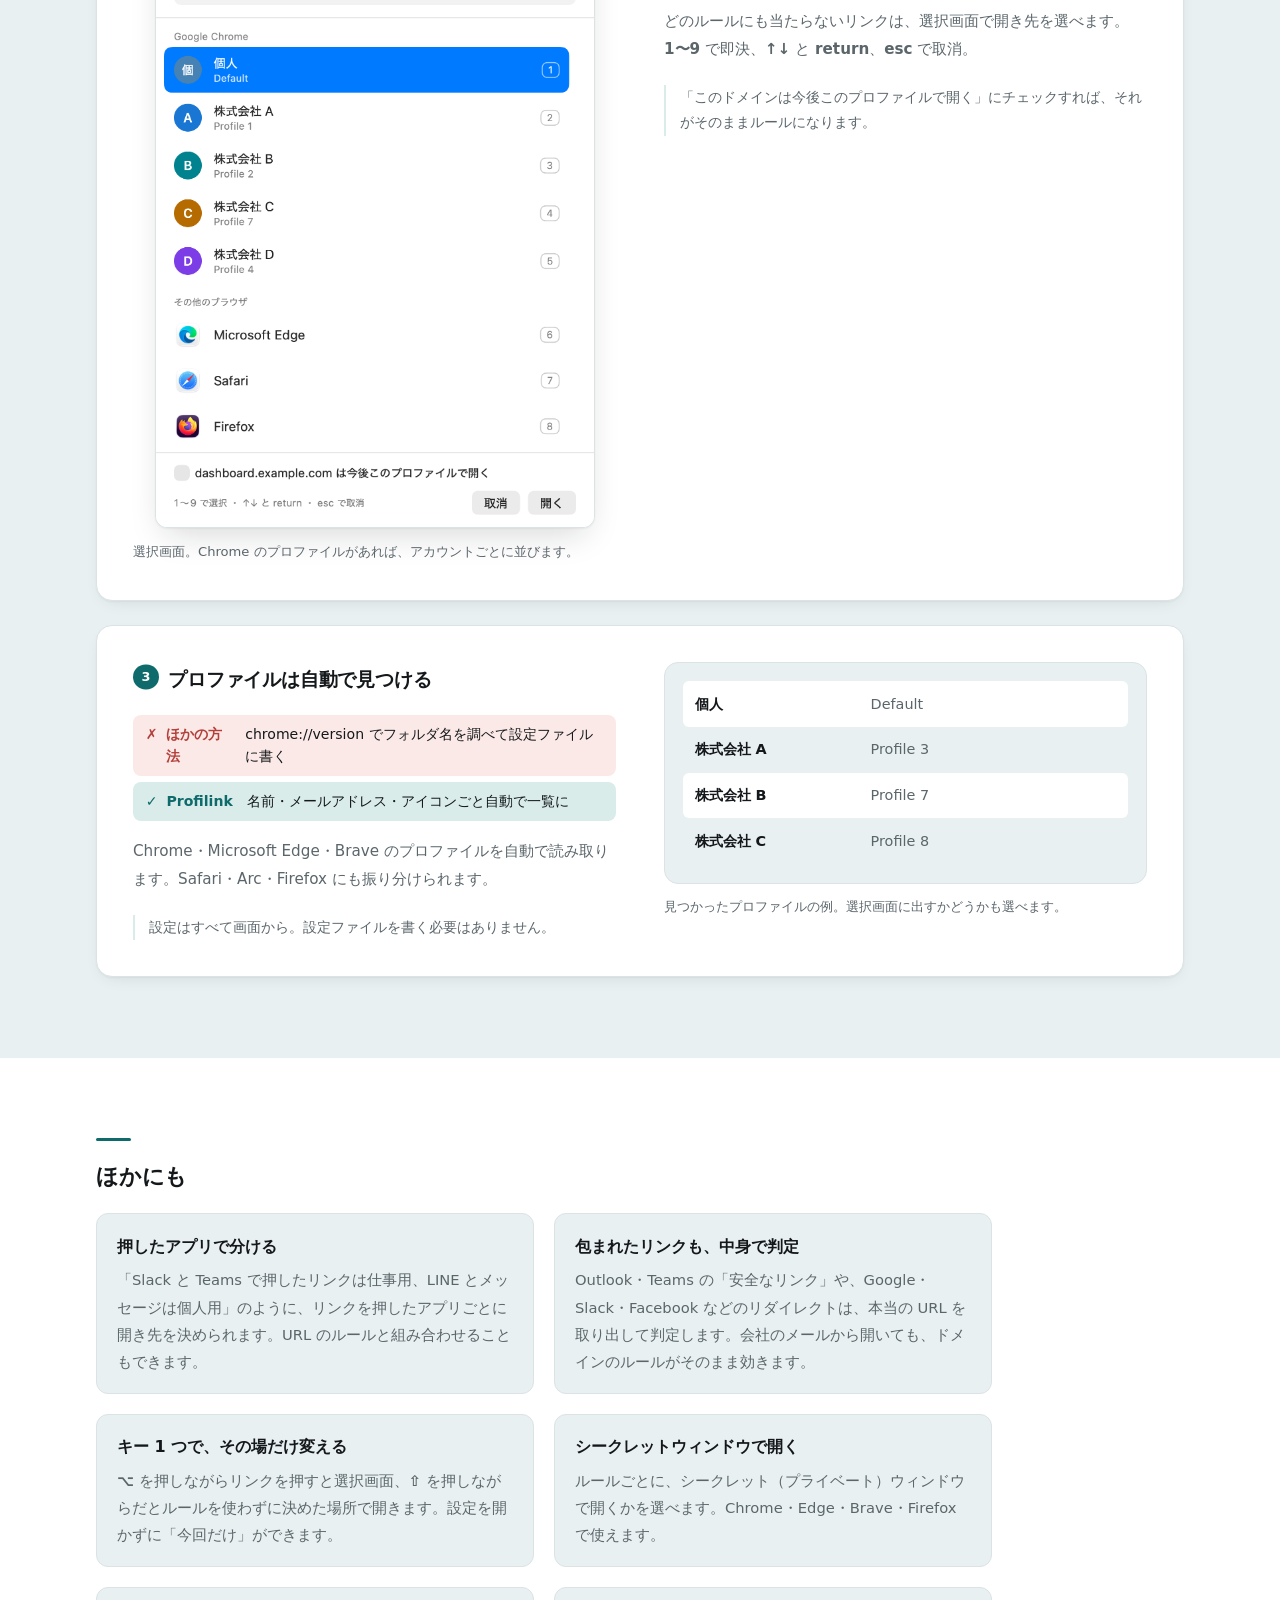
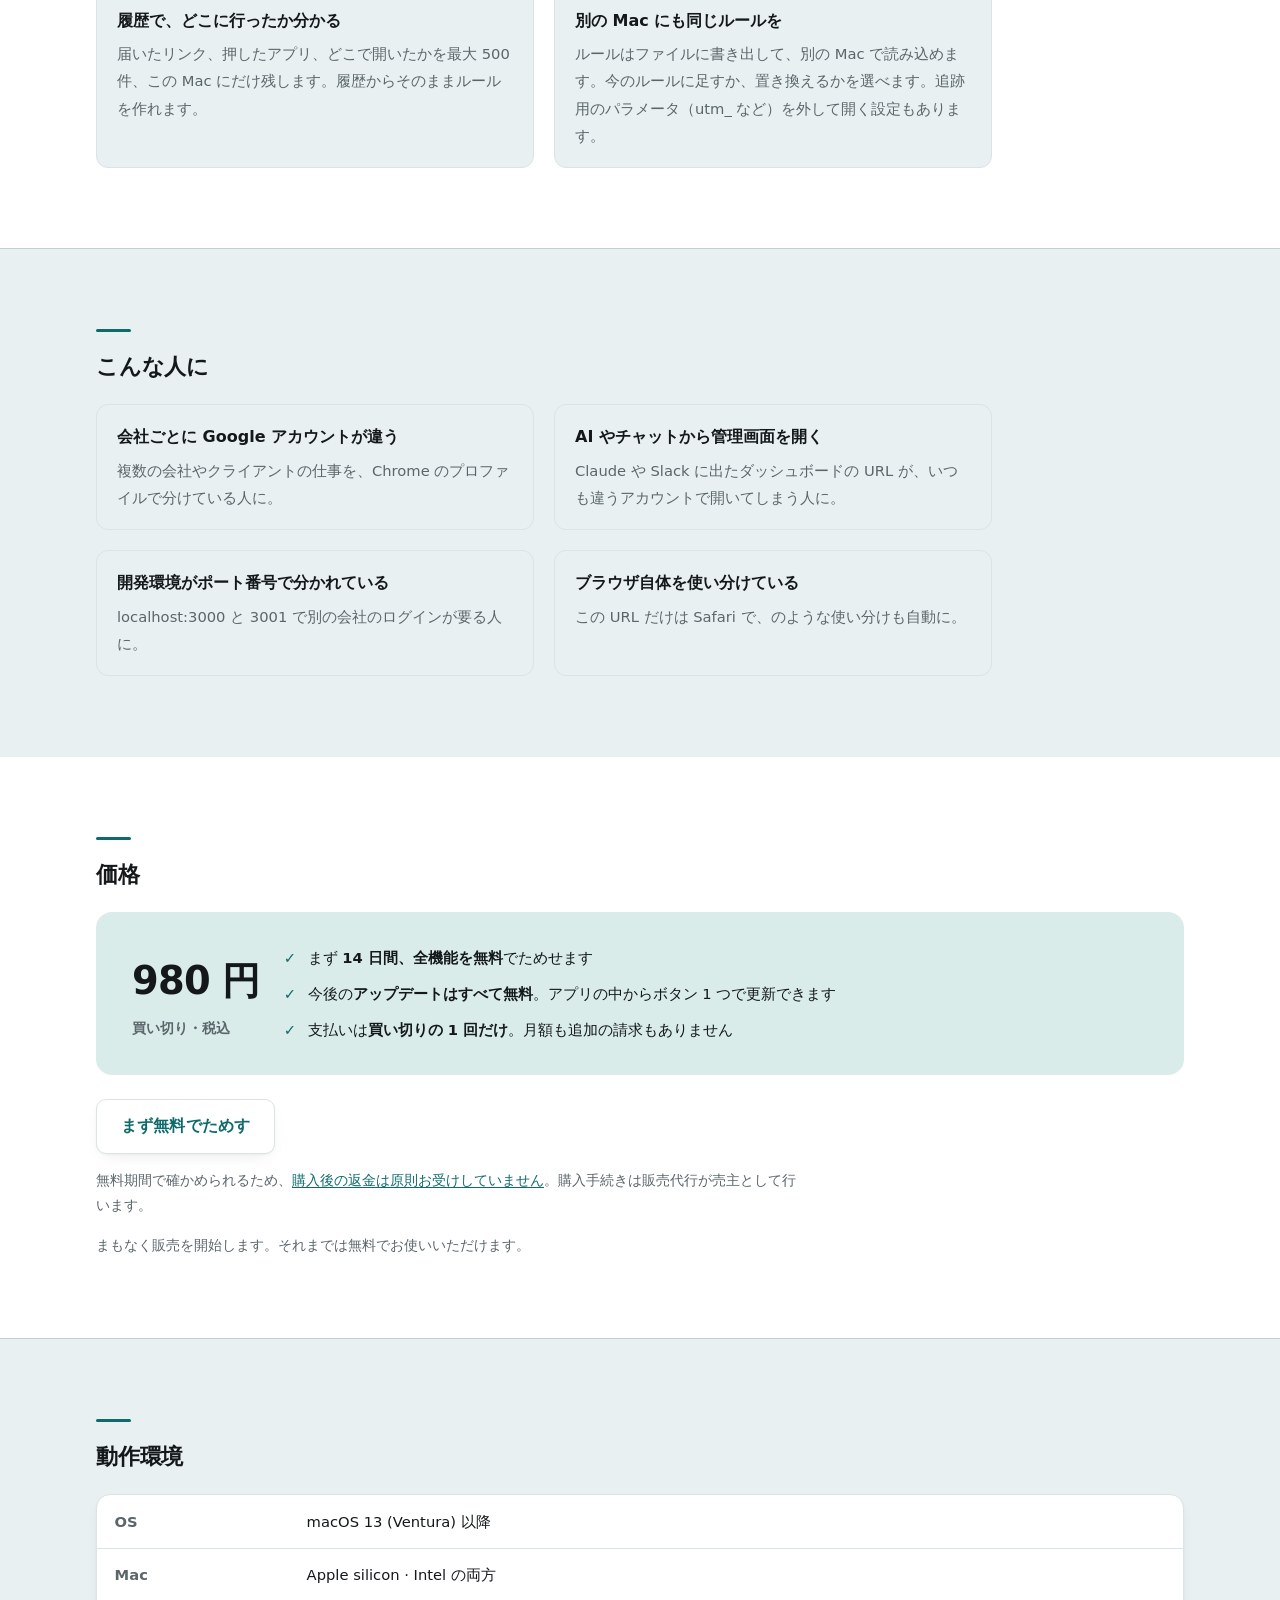
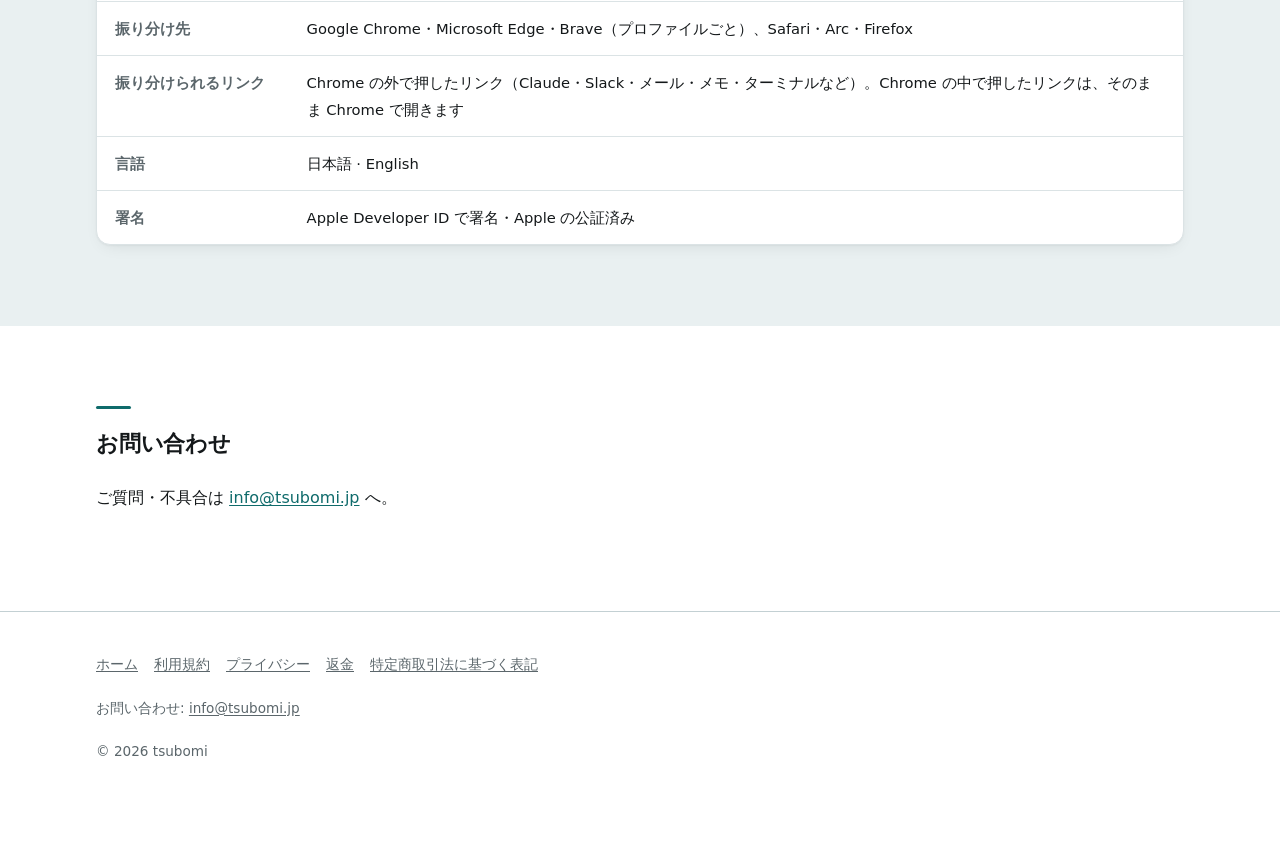
==== commit 8d052653: "サイトを更新する" ====
--- a/docs/index.html
+++ b/docs/index.html
@@ -36,7 +36,7 @@
     <p class="note">Apple Developer ID で署名し、Apple の公証を受けています &middot; 買い切り 980 円</p>
   </div>
   <figure class="shot-figure">
-    <img class="shot panel" src="panel.png" alt="Profilink のメニューバーのパネル。最近開いたリンクと、どのプロファイルで開いたかが並んでいる" width="320" height="371">
+    <img class="shot menu-panel" src="panel.png" alt="Profilink のメニューバーのパネル。最近開いたリンクと、どのプロファイルで開いたかが並んでいる" width="320" height="371">
     <figcaption>メニューバーのパネル。どのリンクを、どのアカウントで開いたかが分かります。</figcaption>
   </figure>
 </div></div>
--- a/docs/style.css
+++ b/docs/style.css
@@ -187,7 +187,7 @@
 img.shot { display: block; width: 100%; height: auto; margin: 0; }
 /* アプリの画面写真は、撮った大きさ（pt）より大きく引き伸ばさない。写真は 3 倍の細かさで
    撮っているので、この上限までなら Retina の画面でもくっきり見える。 */
-img.shot.panel { max-width: 380px; border-radius: 26px; box-shadow: 0 18px 50px rgba(0,0,0,.18), 0 0 0 1px rgba(0,0,0,.06); }
+img.shot.menu-panel { max-width: 380px; border-radius: 26px; box-shadow: 0 18px 50px rgba(0,0,0,.18), 0 0 0 1px rgba(0,0,0,.06); }
 .macwin.app { max-width: 440px; margin: 0 auto; }
 .shot-figure { margin: 0; display: grid; justify-items: center; }
 .shot-figure figcaption { max-width: 460px; margin-top: .9rem; font-size: .8rem; color: var(--muted); }
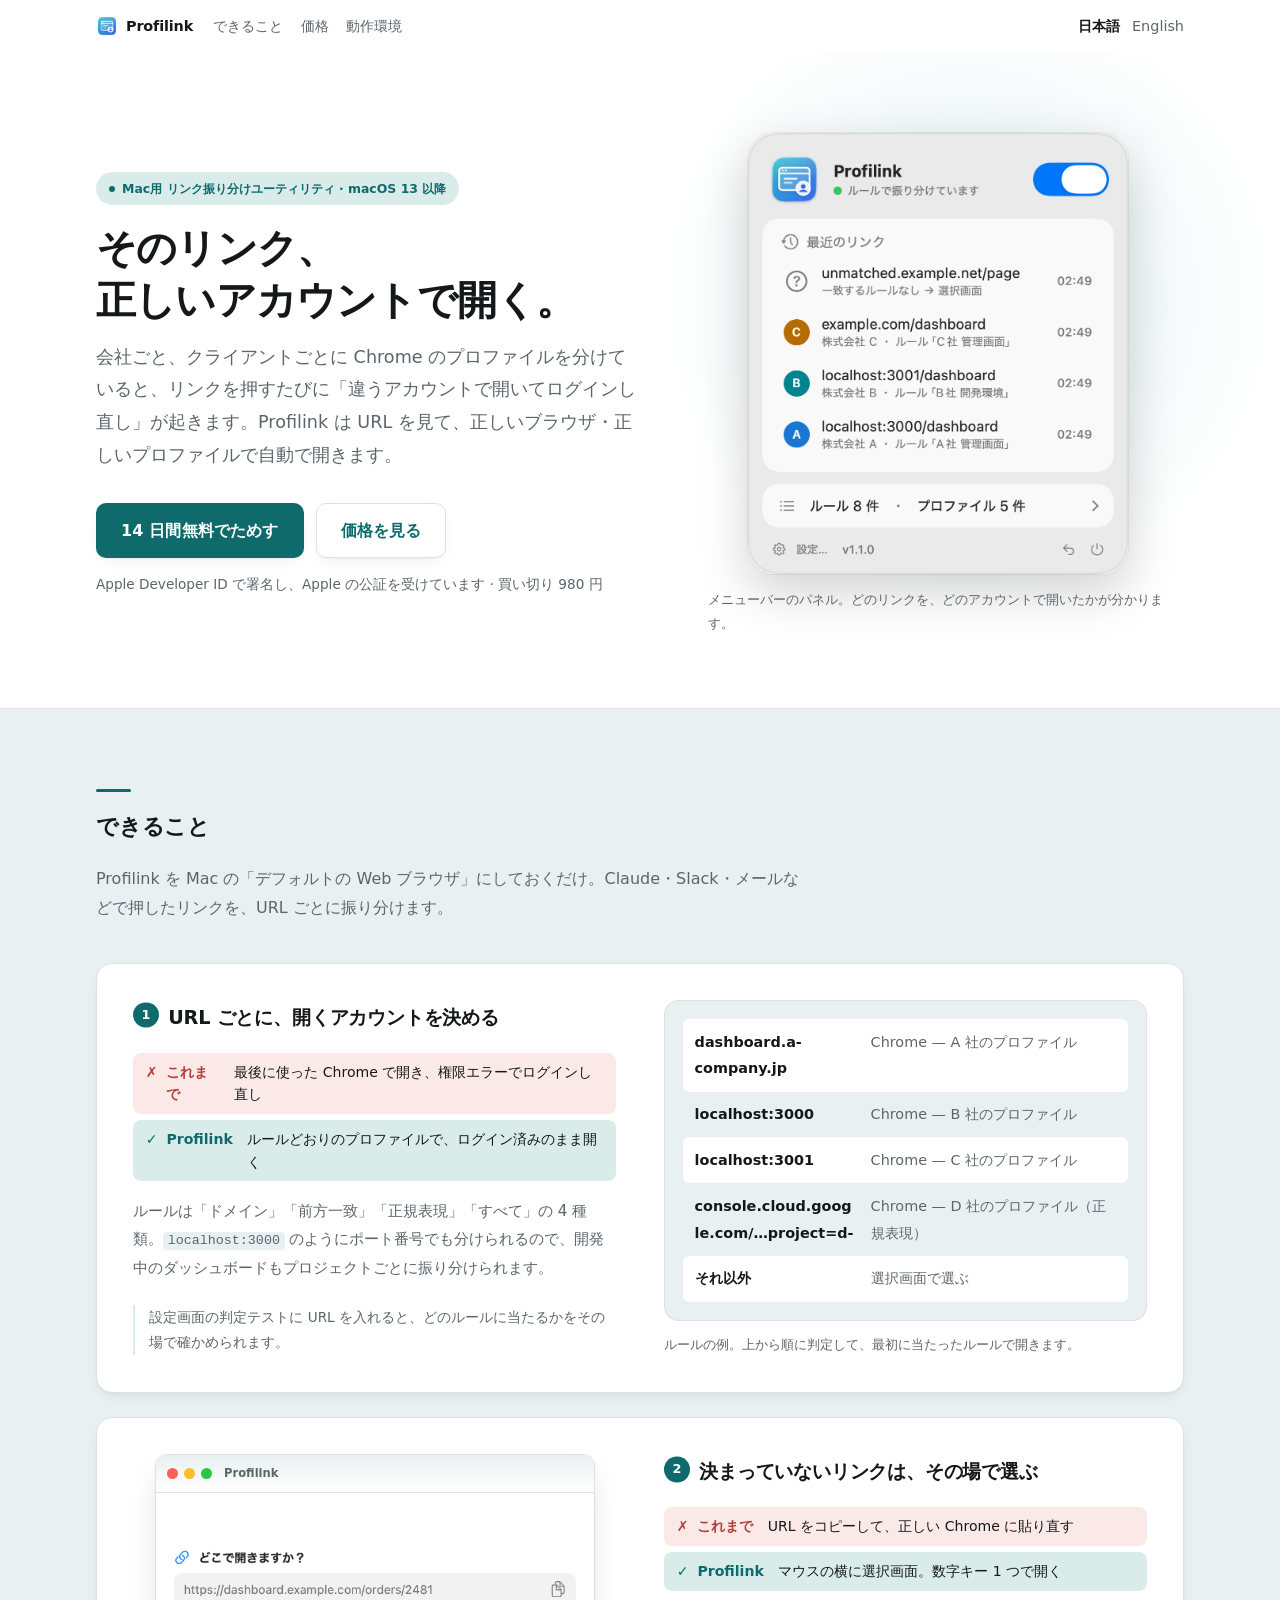
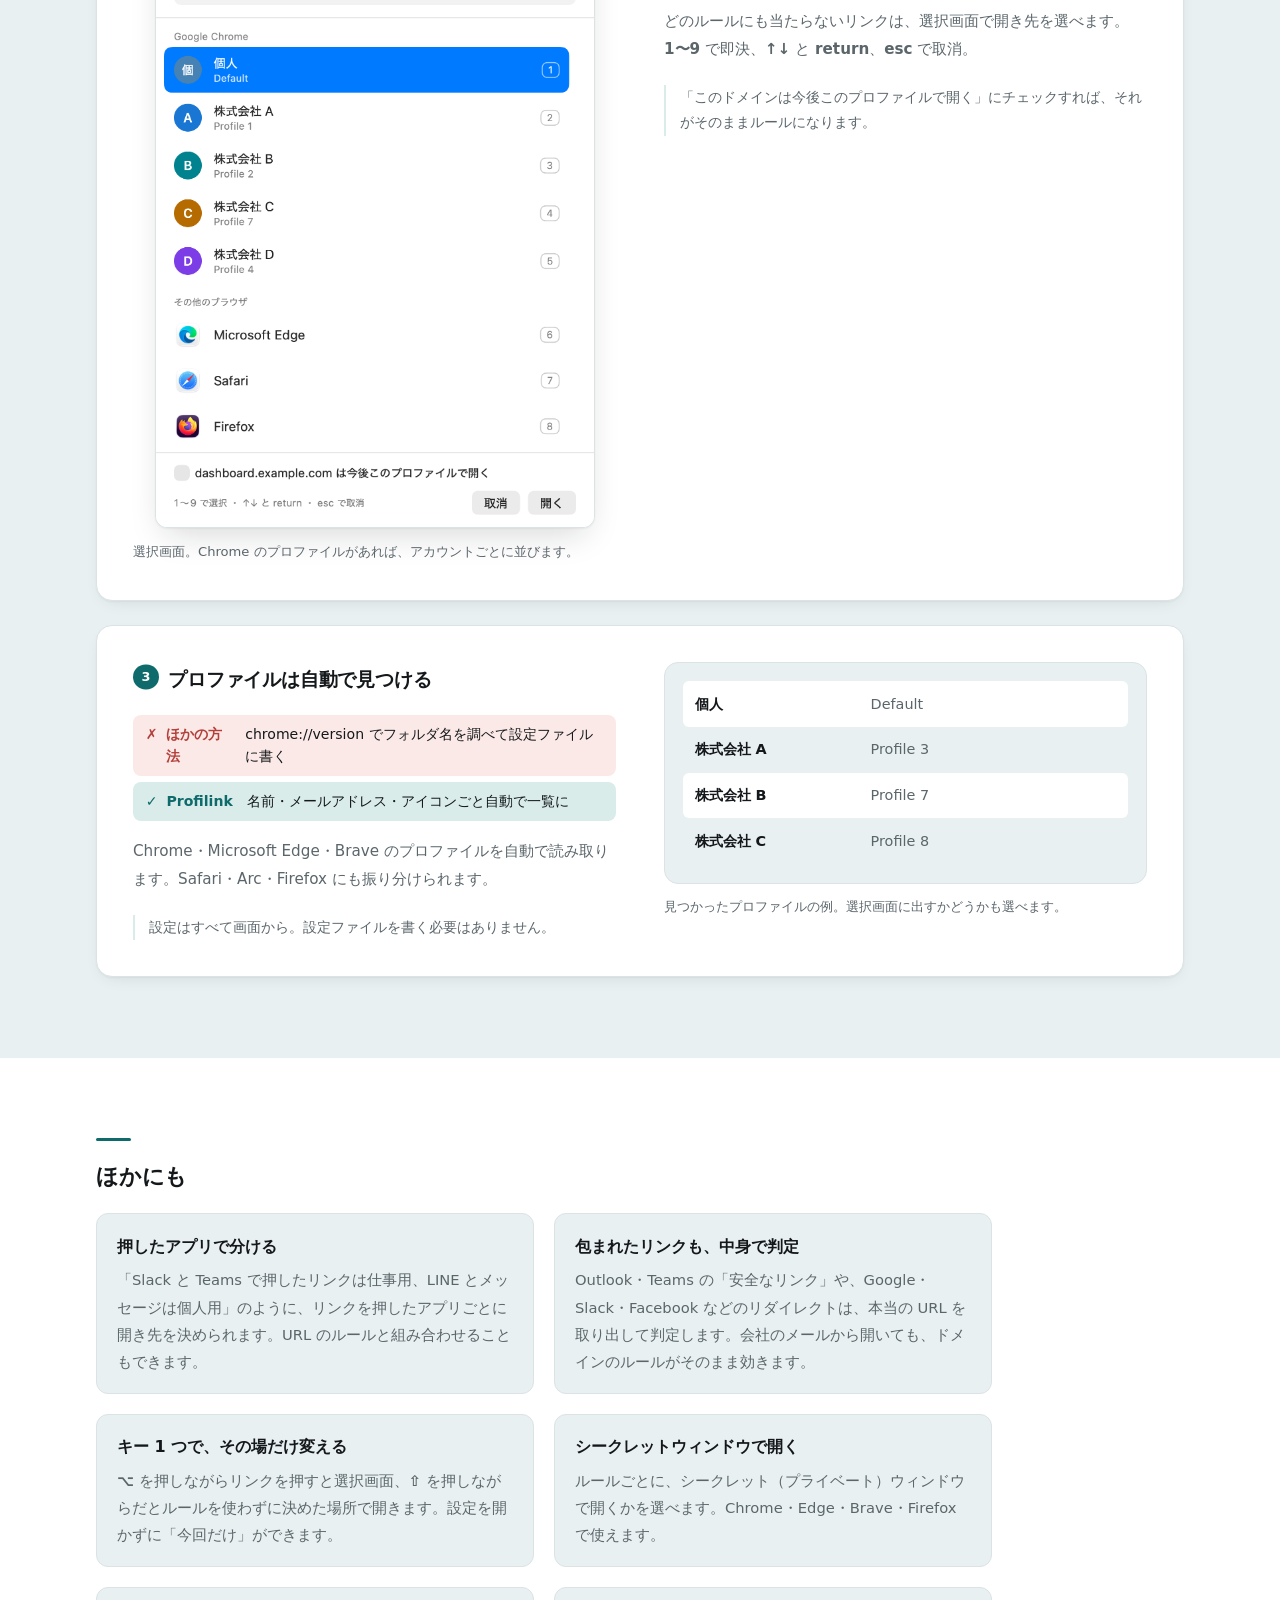
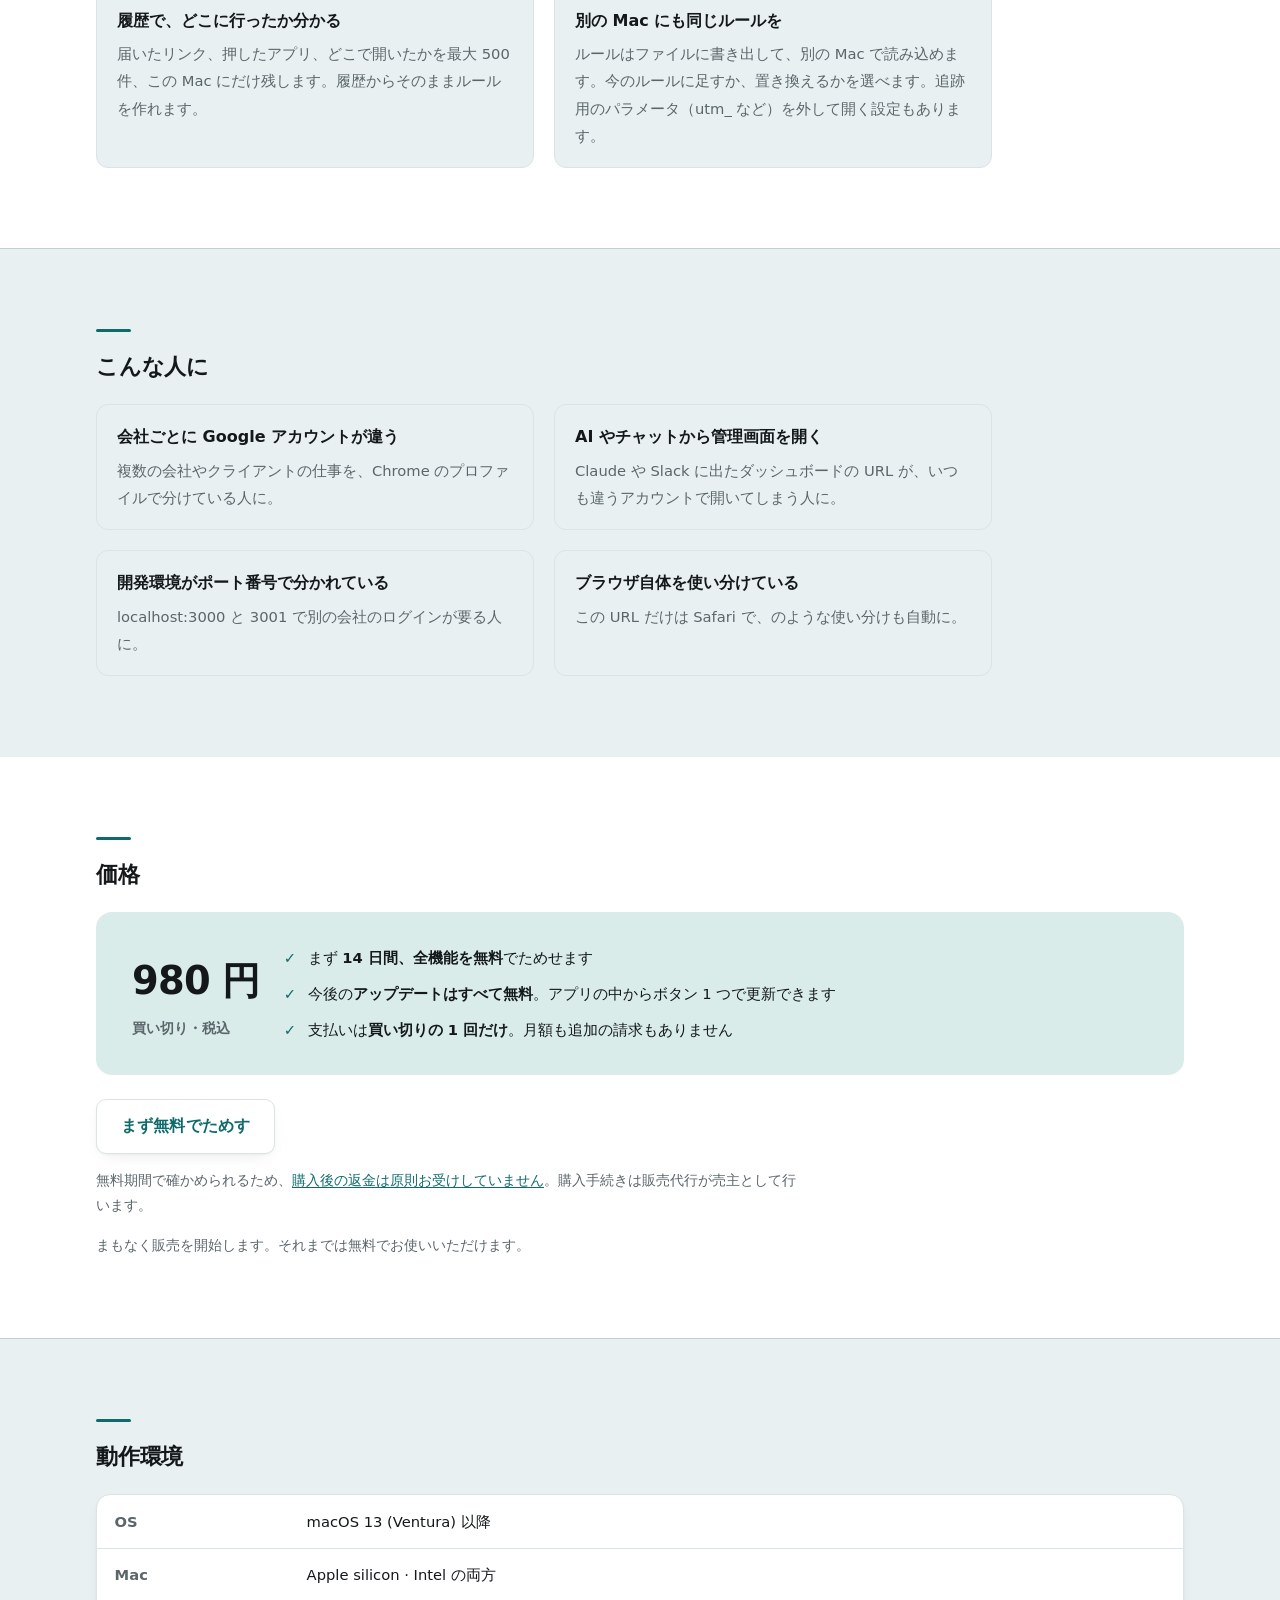
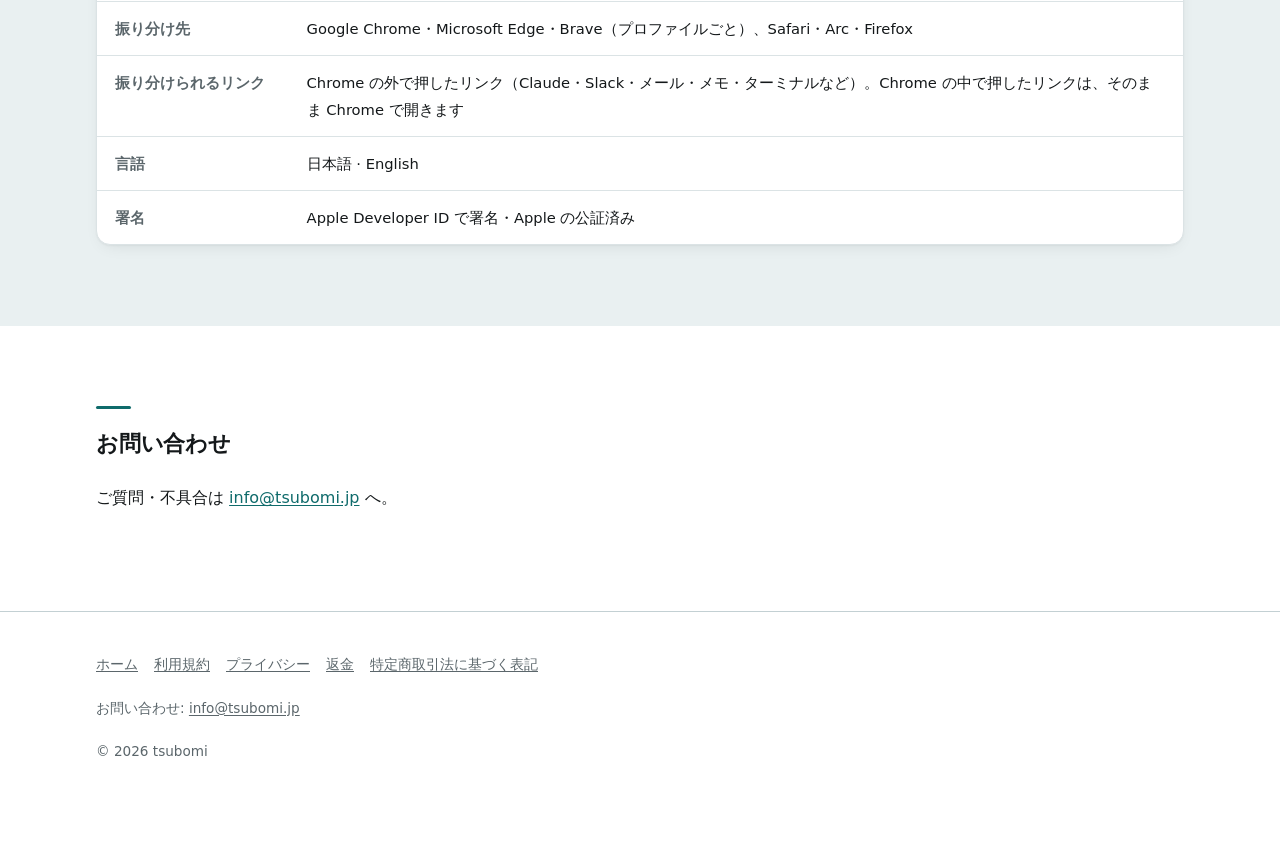
==== commit 7d6f142b: "サイトを更新する" ====
--- a/docs/index.html
+++ b/docs/index.html
@@ -9,11 +9,13 @@
 <meta property="og:url" content="https://profilink.tsubomi.jp/">
 <meta property="og:title" content="Profilink — Mac用 リンク振り分けユーティリティ">
 <meta property="og:description" content="リンクを押すと、URL に合わせて正しいブラウザ・正しいアカウントで自動で開きます。">
-<meta property="og:image" content="https://profilink.tsubomi.jp/appicon.png">
+<meta property="og:image" content="https://profilink.tsubomi.jp/og-image.png">
+<meta property="og:image:width" content="1200">
+<meta property="og:image:height" content="630">
 <meta property="og:locale" content="ja_JP">
 <meta property="og:locale:alternate" content="en_US">
 <link rel="alternate" hreflang="en" href="https://profilink.tsubomi.jp/en/">
-<meta name="twitter:card" content="summary">
+<meta name="twitter:card" content="summary_large_image">
 <link rel="stylesheet" href="style.css">
 <link rel="icon" href="appicon.png">
 </head>
